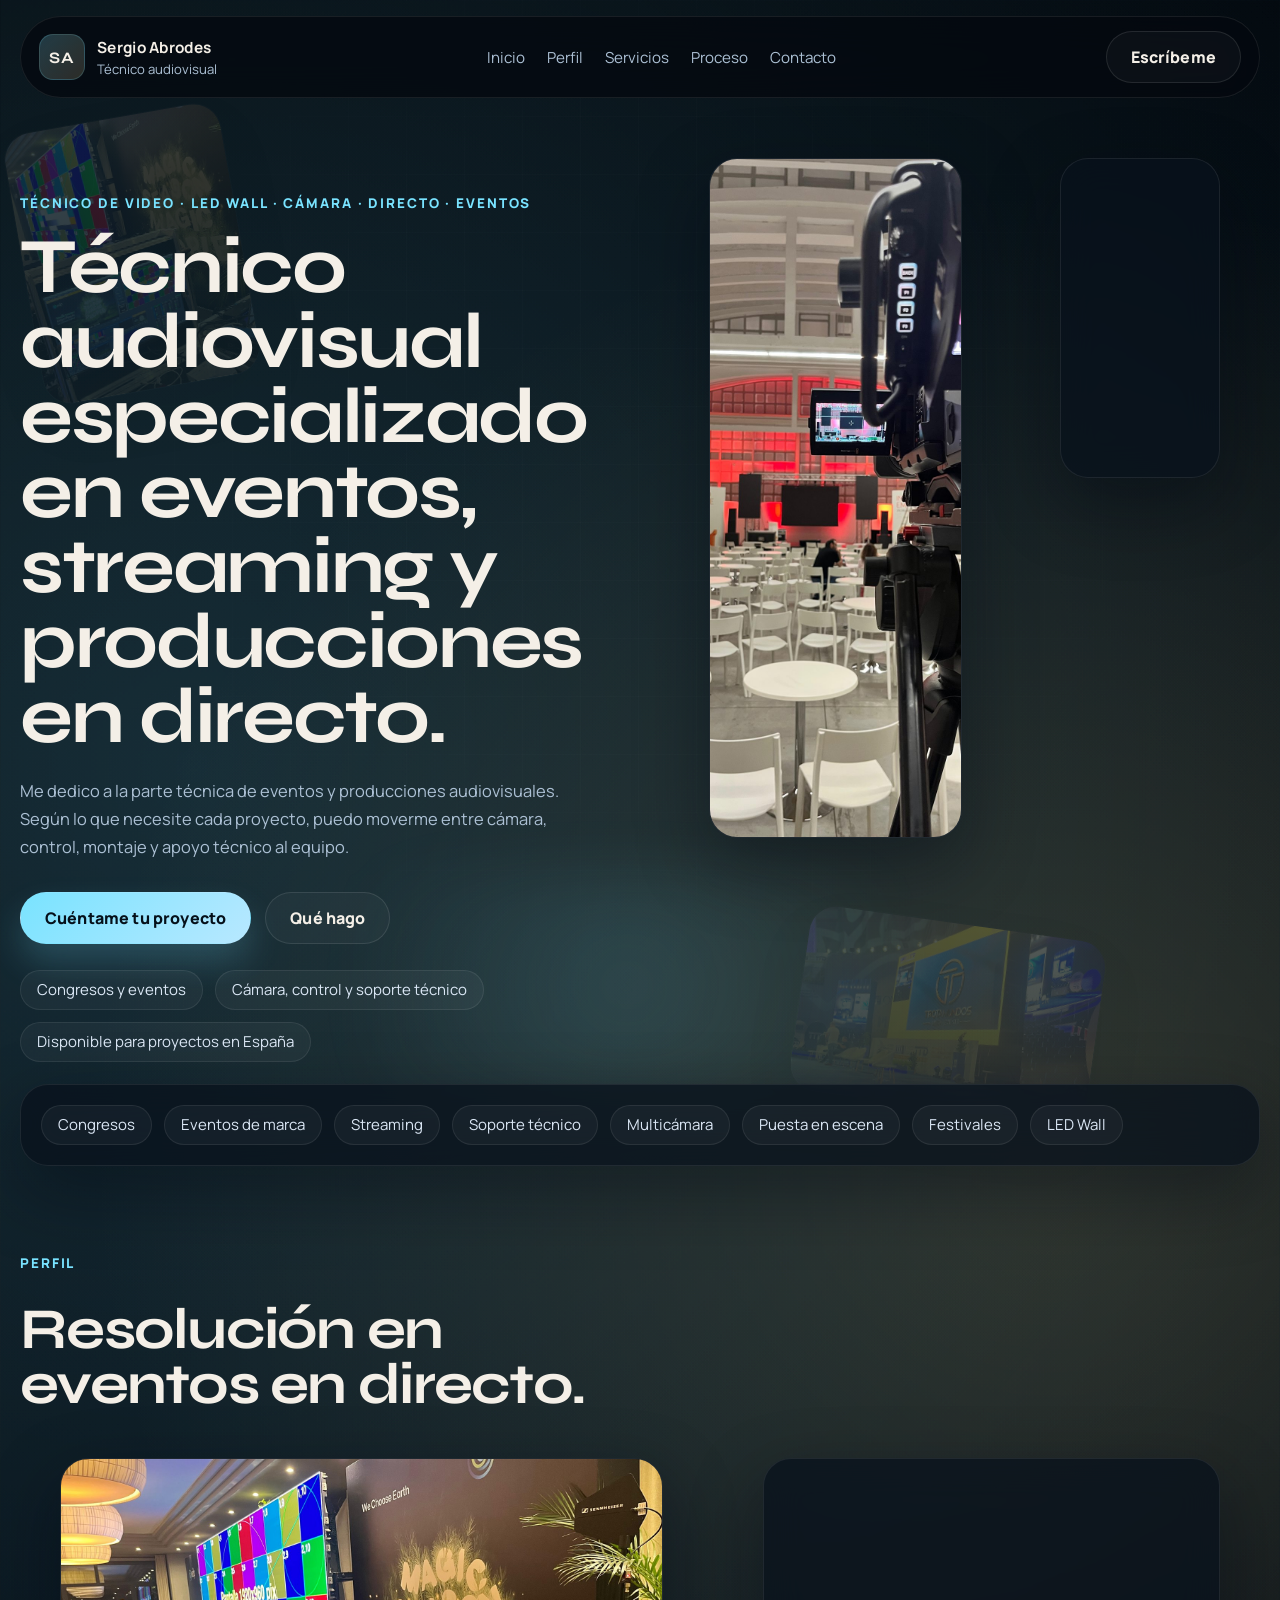
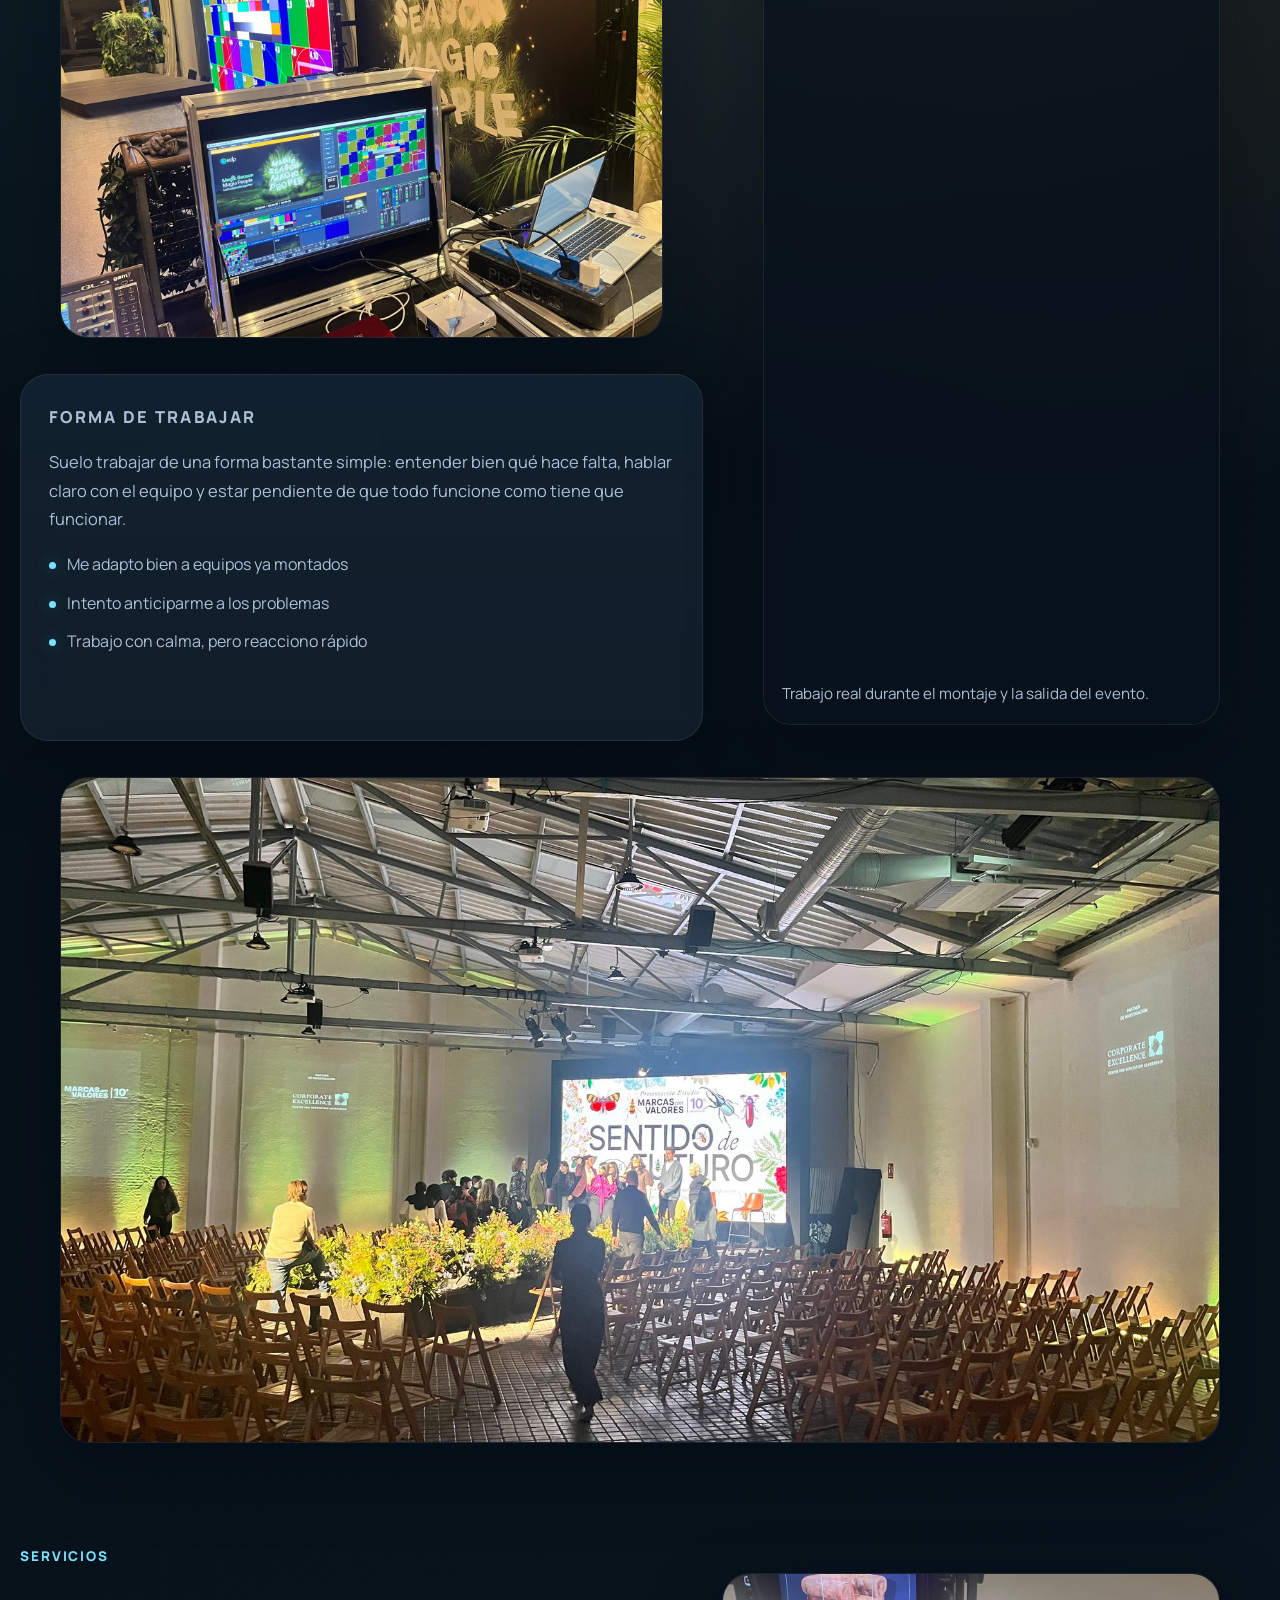
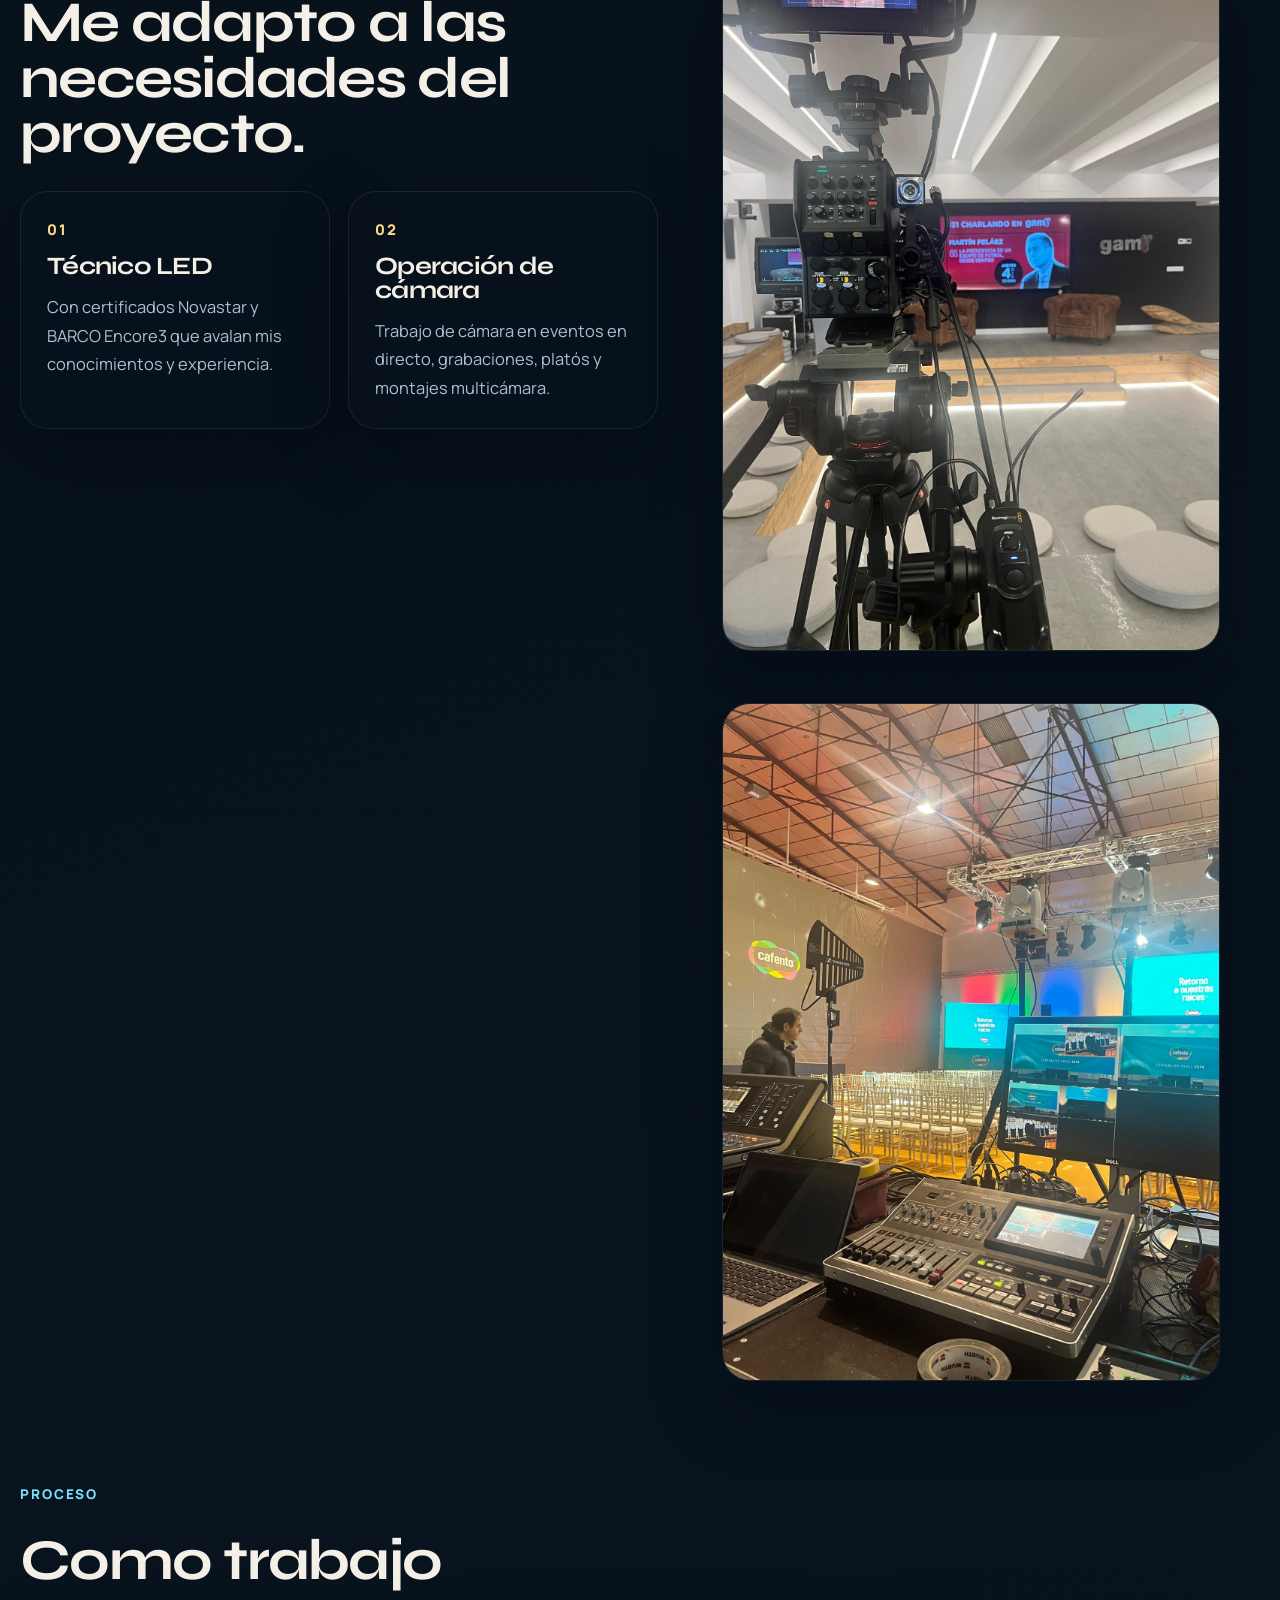
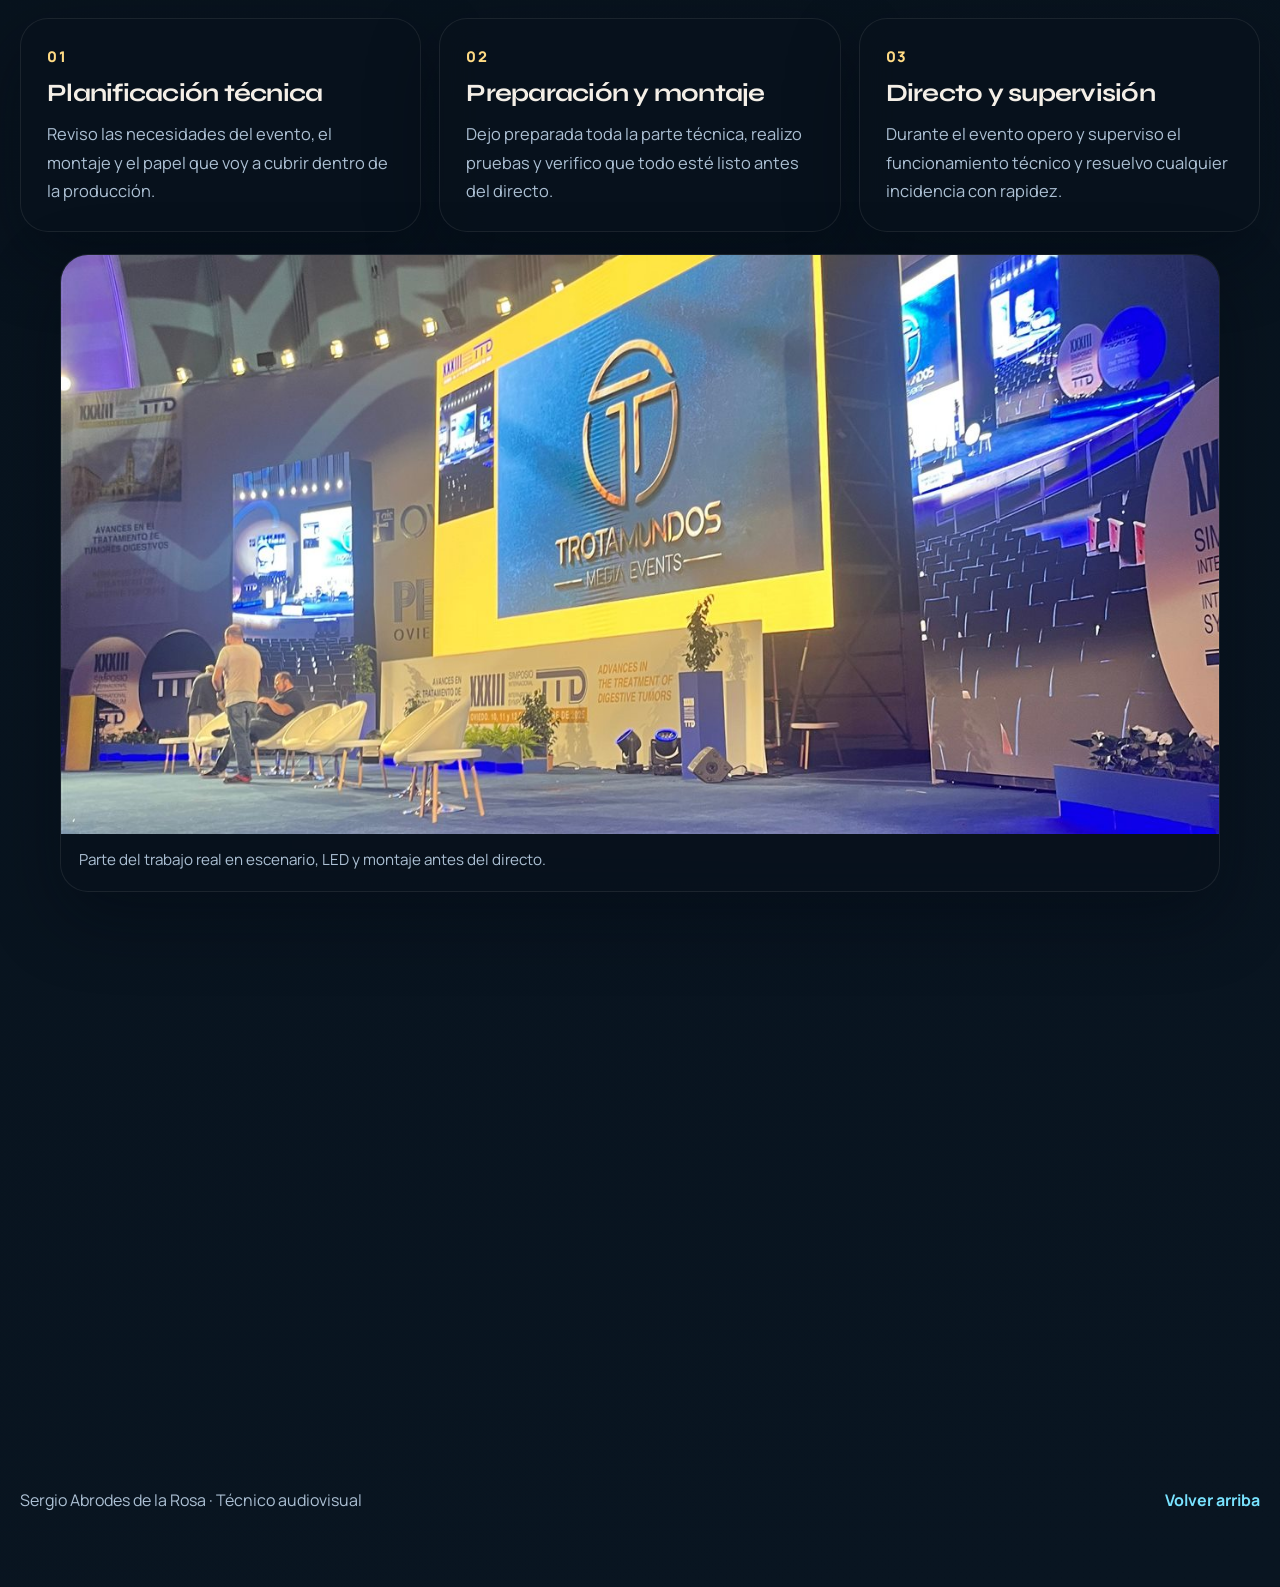
==== index.html @ ab59442e "Creación" ====
<!DOCTYPE html>
<html lang="es">
<head>
  <meta charset="UTF-8">
  <meta name="viewport" content="width=device-width, initial-scale=1.0">
  <title>Sergio Abrodes de la Rosa | Técnico de video</title>
  <meta
    name="description"
    content="Web de Sergio Abrodes de la Rosa, técnico audiovisual para eventos, grabaciones y producciones en directo."
  >
  <link rel="preconnect" href="https://fonts.googleapis.com">
  <link rel="preconnect" href="https://fonts.gstatic.com" crossorigin>
  <link
    href="https://fonts.googleapis.com/css2?family=Manrope:wght@400;500;600;700;800&family=Syne:wght@500;600;700;800&display=swap"
    rel="stylesheet"
  >
  <link rel="stylesheet" href="styles.css">
</head>
<body>
  <div id="top" aria-hidden="true"></div>
  <div class="page-shell">
    <header class="site-header">
      <a class="brand" href="#inicio" aria-label="Ir al inicio">
        <span class="brand-mark">SA</span>
        <span class="brand-copy">
          <strong>Sergio Abrodes</strong>
          <small>Técnico audiovisual</small>
        </span>
      </a>

      <button
        class="nav-toggle"
        type="button"
        aria-expanded="false"
        aria-controls="site-nav"
        aria-label="Abrir navegación"
      >
        <span></span>
        <span></span>
      </button>

      <nav class="site-nav" id="site-nav" aria-label="Principal">
        <a href="#inicio">Inicio</a>
        <a href="#perfil">Perfil</a>
        <a href="#servicios">Servicios</a>
        <a href="#proceso">Proceso</a>
        <a href="#contacto">Contacto</a>
      </nav>

      <a class="button button-ghost header-cta" href="#contacto">Escríbeme</a>
    </header>

    <main>
      <section class="hero section" id="inicio">
        <div class="hero-ambient" aria-hidden="true">
          <figure class="ambient-card ambient-card-left">
            <img src="assets/media/control-led.jpg" alt="">
          </figure>
          <figure class="ambient-card ambient-card-right">
            <img src="assets/media/led-stage.jpg" alt="">
          </figure>
        </div>

        <div class="hero-copy reveal">
          <p class="eyebrow">Técnico de video · LED Wall · Cámara · Directo · Eventos</p>
          <h1>Técnico audiovisual especializado en eventos, streaming y producciones en directo.</h1>
          <p class="hero-text">
            Me dedico a la parte técnica de eventos y producciones audiovisuales.
            Según lo que necesite cada proyecto, puedo moverme entre cámara, control, montaje
            y apoyo técnico al equipo.
          </p>

          <div class="hero-actions">
            <a class="button" href="#contacto">Cuéntame tu proyecto</a>
            <a class="button button-ghost" href="#servicios">Qué hago</a>
          </div>

          <ul class="hero-points">
            <li>Congresos y eventos</li>
            <li>Cámara, control y soporte técnico</li>
            <li>Disponible para proyectos en España</li>
          </ul>
        </div>

        <div class="hero-media reveal">
          <figure class="media-card media-card-main">
            <img
              src="assets/media/hero-camera.jpg"
              alt="Cámara lista para la cobertura técnica de un evento"
            >
          </figure>

          <figure class="media-card media-card-video">
            <video
              src="assets/media/reel-console.mp4"
              autoplay
              muted
              loop
              playsinline
              preload="metadata"
              aria-label="Vídeo vertical de control técnico durante un evento"
            ></video>
          </figure>
        </div>
      </section>

      <section class="section intro-strip reveal" aria-label="Ámbitos de trabajo">
        <div>Congresos</div>
        <div>Eventos de marca</div>
        <div>Streaming</div>
        <div>Soporte técnico</div>
        <div>Multicámara</div>
        <div>Puesta en escena</div>
        <div>Festivales</div>
        <div>LED Wall</div>
      </section>

      <section class="section visual-story" id="perfil">
        <div class="section-heading reveal">
          <p class="eyebrow">Perfil</p>
          <h2>Resolución en eventos en directo.</h2>
        </div>

        <div class="story-layout">
          <figure class="story-card story-wide reveal">
            <img
              src="assets/media/control-led.jpg"
              alt="Mesa y pantallas de control visual en una producción de marca"
              loading="lazy"
            >
            <figcaption>Control visual y seguimiento técnico durante el evento.</figcaption>
          </figure>

          <article class="story-card story-note reveal">
            <p class="eyebrow eyebrow-small">Forma de trabajar</p>
            <p>
              Suelo trabajar de una forma bastante simple: entender bien qué hace falta, hablar
              claro con el equipo y estar pendiente de que todo funcione como tiene que funcionar.
            </p>
            <ul class="note-list">
              <li>Me adapto bien a equipos ya montados</li>
              <li>Intento anticiparme a los problemas</li>
              <li>Trabajo con calma, pero reacciono rápido</li>
            </ul>
          </article>

          <figure class="story-card story-tall reveal">
            <video
              src="assets/media/reel-stage.mp4"
              autoplay
              muted
              loop
              playsinline
              preload="metadata"
              aria-label="Vídeo vertical de escenario durante un evento"
            ></video>
            <figcaption>Trabajo real durante el montaje y la salida del evento.</figcaption>
          </figure>

          <figure class="story-card story-stage reveal">
            <img
              src="assets/media/event-stage.jpg"
              alt="Escenario preparado para un evento corporativo"
              loading="lazy"
            >
            <figcaption>Montajes en los que la parte técnica tiene que estar lista antes de que empiece todo.</figcaption>
          </figure>
        </div>
      </section>

      <section class="section services" id="servicios">
        <div class="services-layout">
          <div class="services-copy">
            <div class="section-heading reveal">
              <p class="eyebrow">Servicios</p>
              <h2>Me adapto a las necesidades del proyecto.</h2>
            </div>

            <div class="service-grid">
              <article class="service-card reveal">
                <span class="service-number">01</span>
                <h3>Técnico LED</h3>
                <p>Con certificados Novastar y BARCO Encore3 que avalan mis conocimientos y experiencia.</p>
              </article>

              <article class="service-card reveal">
                <span class="service-number">02</span>
                <h3>Operación de cámara</h3>
                <p>Trabajo de cámara en eventos en directo, grabaciones, platós y montajes multicámara.</p>
              </article>

              <article class="service-card reveal">
                <span class="service-number">03</span>
                <h3>Control y realización</h3>
                <p>Realización, CCU control de la señal y coordinación técnica, operación de Media Servers como vMix, Resolume, Watchout, Ascender...</p>
              </article>

              <article class="service-card reveal">
                <span class="service-number">04</span>
                <h3>Montaje y apoyo técnico</h3>
                <p>Preparación previa, montaje y revisión para llegar al directo con todo más claro.</p>
              </article>
            </div>
          </div>

          <div class="services-media">
            <figure class="service-media-card reveal">
              <img
                src="assets/media/studio-camera.jpg"
                alt="Cámara en plató preparada para grabación"
                loading="lazy"
              >
              <figcaption>Trabajo de cámara en grabación y en formatos híbridos.</figcaption>
            </figure>

            <figure class="service-media-card service-media-offset reveal">
              <img
                src="assets/media/live-console.jpg"
                alt="Mesa de control y pantallas durante un evento"
                loading="lazy"
              >
              <figcaption>Control técnico durante el evento una vez todo está en marcha.</figcaption>
            </figure>
          </div>
        </div>
      </section>

      <section class="section process" id="proceso">
        <div class="section-heading reveal">
          <p class="eyebrow">Proceso</p>
          <h2>Como trabajo</h2>
        </div>

        <div class="process-grid">
          <article class="process-step reveal">
            <span>01</span>
            <h3>Planificación técnica</h3>
            <p>Reviso las necesidades del evento, el montaje y el papel que voy a cubrir dentro de la producción.</p>
          </article>

          <article class="process-step reveal">
            <span>02</span>
            <h3>Preparación y montaje</h3>
            <p>Dejo preparada toda la parte técnica, realizo pruebas y verifico que todo esté listo antes del directo.</p>
          </article>

          <article class="process-step reveal">
            <span>03</span>
            <h3>Directo y supervisión</h3>
            <p>Durante el evento opero y superviso el funcionamiento técnico y resuelvo cualquier incidencia con rapidez.</p>
          </article>
        </div>

        <figure class="process-banner reveal">
          <img
            src="assets/media/led-stage.jpg"
            alt="Escenario LED en un gran evento"
            loading="lazy"
          >
          <figcaption>Parte del trabajo real en escenario, LED y montaje antes del directo.</figcaption>
        </figure>
      </section>

      <section class="section contact-section" id="contacto">
        <div class="contact-copy reveal">
          <p class="eyebrow">Contacto</p>
          <h2>Si crees que puedo encajar en tu proyecto, escríbeme y lo vemos.</h2>
          <p>
            Trabajo en eventos corporativos, streaming, grabaciones y producciones en directo.
            Cuéntame qué necesitas y te responderé lo antes posible.
          </p>
        </div>

        <div class="contact-card reveal">
          <a href="mailto:sergio@abrodesmedia.com">sergio@abrodesmedia.com</a>
          <a href="tel:+34634598115">+34 634 598 115</a>

          <div class="contact-tags">
            <span>Congresos</span>
            <span>Eventos</span>
            <span>Directo</span>
          </div>

          <div class="contact-actions">
            <a class="button" href="mailto:sergio@abrodesmedia.com">Escribirme</a>
            <a class="button button-ghost" href="tel:+34634598115">Llamarme</a>
          </div>
        </div>
      </section>
    </main>

    <footer class="site-footer">
      <p>Sergio Abrodes de la Rosa · Técnico audiovisual</p>
      <a href="#top">Volver arriba</a>
    </footer>
  </div>

  <script src="script.js"></script>
</body>
</html>
---- styles.css ----
:root {
  --bg: #07111a;
  --bg-soft: #0d1c29;
  --surface: rgba(8, 18, 28, 0.76);
  --surface-strong: rgba(13, 26, 39, 0.94);
  --line: rgba(255, 255, 255, 0.08);
  --text: #f4efe7;
  --muted: #acc0d4;
  --accent: #79e3ff;
  --accent-strong: #ffdb84;
  --shadow: 0 26px 70px rgba(2, 8, 16, 0.42);
  --radius-xl: 36px;
  --radius-lg: 28px;
  --radius-md: 22px;
  --radius-sm: 16px;
  --max-width: 1360px;
}

* {
  box-sizing: border-box;
}

html {
  scroll-behavior: smooth;
}

body {
  margin: 0;
  overflow-x: hidden;
  font-family: "Manrope", sans-serif;
  color: var(--text);
  background:
    radial-gradient(circle at 15% 12%, rgba(121, 227, 255, 0.16), transparent 24%),
    radial-gradient(circle at 82% 18%, rgba(255, 219, 132, 0.16), transparent 18%),
    linear-gradient(160deg, #02070c 0%, #07111a 36%, #091521 100%);
}

body::before {
  content: "";
  position: fixed;
  inset: 0;
  pointer-events: none;
  background-image:
    linear-gradient(rgba(255, 255, 255, 0.026) 1px, transparent 1px),
    linear-gradient(90deg, rgba(255, 255, 255, 0.026) 1px, transparent 1px);
  background-size: 58px 58px;
  -webkit-mask-image: radial-gradient(circle at center, black 34%, transparent 90%);
  mask-image: radial-gradient(circle at center, black 34%, transparent 90%);
  opacity: 0.5;
}

a {
  color: inherit;
  text-decoration: none;
}

button {
  font: inherit;
}

img,
video {
  display: block;
  width: 100%;
}

.page-shell {
  width: min(calc(100% - 40px), var(--max-width));
  margin: 0 auto;
  padding-bottom: 40px;
}

.site-header {
  position: sticky;
  top: 16px;
  z-index: 30;
  display: flex;
  align-items: center;
  justify-content: space-between;
  gap: 24px;
  margin-top: 16px;
  padding: 14px 18px;
  border: 1px solid rgba(255, 255, 255, 0.08);
  border-radius: 999px;
  background: rgba(4, 9, 15, 0.76);
  -webkit-backdrop-filter: blur(18px);
  backdrop-filter: blur(18px);
  transition: background 180ms ease, border-color 180ms ease;
}

.site-header.is-scrolled {
  background: rgba(4, 9, 15, 0.92);
  border-color: rgba(121, 227, 255, 0.16);
}

.brand {
  display: inline-flex;
  align-items: center;
  gap: 12px;
  min-width: 0;
}

.brand-mark {
  display: grid;
  place-items: center;
  width: 46px;
  height: 46px;
  border: 1px solid rgba(121, 227, 255, 0.18);
  border-radius: 14px;
  background:
    linear-gradient(135deg, rgba(121, 227, 255, 0.2), rgba(255, 219, 132, 0.13)),
    rgba(255, 255, 255, 0.03);
  font-family: "Syne", sans-serif;
  font-weight: 700;
  letter-spacing: 0.08em;
}

.brand-copy {
  display: flex;
  flex-direction: column;
  gap: 2px;
}

.brand-copy strong {
  font-size: 0.96rem;
  letter-spacing: 0.02em;
}

.brand-copy small {
  color: var(--muted);
  font-size: 0.82rem;
}

.site-nav {
  display: flex;
  align-items: center;
  gap: 22px;
}

.site-nav a {
  color: var(--muted);
  font-size: 0.95rem;
  transition: color 180ms ease;
}

.site-nav a:hover,
.site-nav a:focus-visible {
  color: var(--text);
}

.nav-toggle {
  display: none;
  width: 48px;
  height: 48px;
  padding: 0;
  border: 1px solid var(--line);
  border-radius: 14px;
  background: rgba(255, 255, 255, 0.04);
  color: var(--text);
}

.nav-toggle span {
  display: block;
  width: 18px;
  height: 2px;
  margin: 0 auto;
  border-radius: 999px;
  background: currentColor;
  transition: transform 180ms ease;
}

.nav-toggle span + span {
  margin-top: 5px;
}

.nav-toggle[aria-expanded="true"] span:first-child {
  transform: translateY(3.5px) rotate(45deg);
}

.nav-toggle[aria-expanded="true"] span:last-child {
  transform: translateY(-3.5px) rotate(-45deg);
}

.button {
  display: inline-flex;
  align-items: center;
  justify-content: center;
  min-height: 52px;
  padding: 0 24px;
  border: 1px solid transparent;
  border-radius: 999px;
  background: linear-gradient(135deg, var(--accent) 0%, #b8e8ff 100%);
  color: #05101a;
  font-weight: 800;
  letter-spacing: 0.01em;
  box-shadow: 0 18px 34px rgba(121, 227, 255, 0.2);
  transition: transform 180ms ease, box-shadow 180ms ease;
}

.button:hover,
.button:focus-visible {
  transform: translateY(-2px);
  box-shadow: 0 22px 40px rgba(121, 227, 255, 0.24);
}

.button-ghost {
  background: rgba(255, 255, 255, 0.03);
  border-color: rgba(255, 255, 255, 0.1);
  color: var(--text);
  box-shadow: none;
}

.section {
  padding-top: 88px;
}

.hero {
  position: relative;
  isolation: isolate;
  display: grid;
  grid-template-columns: minmax(0, 1.02fr) minmax(420px, 0.98fr);
  gap: 34px;
  align-items: start;
  padding-top: 44px;
}

.hero-ambient {
  position: absolute;
  inset: -18px -28px -54px -28px;
  pointer-events: none;
  z-index: 0;
}

.hero-ambient::before {
  content: "";
  position: absolute;
  inset: auto 20% 2% 18%;
  height: 220px;
  border-radius: 999px;
  background: radial-gradient(circle, rgba(121, 227, 255, 0.12), transparent 68%);
  filter: blur(30px);
}

.ambient-card {
  position: absolute;
  overflow: hidden;
  border: 1px solid rgba(255, 255, 255, 0.08);
  border-radius: 28px;
  background: rgba(6, 14, 22, 0.42);
  box-shadow: 0 24px 60px rgba(2, 8, 16, 0.24);
  opacity: 0.22;
}

.ambient-card::after {
  content: "";
  position: absolute;
  inset: 0;
  background:
    linear-gradient(180deg, rgba(4, 9, 15, 0.1), rgba(4, 9, 15, 0.62)),
    linear-gradient(135deg, rgba(121, 227, 255, 0.08), transparent 45%);
}

.ambient-card img {
  height: 100%;
  object-fit: cover;
  transform: scale(1.08);
  animation: ambient-pan 18s ease-in-out infinite alternate;
}

.ambient-card-left {
  top: 20px;
  left: -10px;
  width: 220px;
  aspect-ratio: 4 / 5;
  transform: rotate(-10deg);
  animation: ambient-float-left 11s ease-in-out infinite;
}

.ambient-card-right {
  right: 150px;
  bottom: -10px;
  width: 300px;
  aspect-ratio: 16 / 10;
  transform: rotate(8deg);
  animation: ambient-float-right 14s ease-in-out infinite;
}

.hero-copy {
  position: relative;
  z-index: 1;
  padding-top: 52px;
}

.eyebrow {
  margin: 0 0 18px;
  color: var(--accent);
  font-size: 0.84rem;
  font-weight: 800;
  letter-spacing: 0.14em;
  text-transform: uppercase;
}

.eyebrow-small {
  font-size: 0.76rem;
  margin-bottom: 14px;
}

h1,
h2,
h3 {
  margin: 0;
  font-family: "Syne", sans-serif;
  line-height: 0.96;
  letter-spacing: -0.03em;
}

h1 {
  max-width: 11ch;
  font-size: clamp(3.2rem, 6.1vw, 6rem);
}

h2 {
  max-width: 13ch;
  font-size: clamp(2.2rem, 4.5vw, 4.2rem);
}

h3 {
  font-size: clamp(1.28rem, 2vw, 1.56rem);
}

.hero-text,
.story-note p,
.service-card p,
.process-step p,
.contact-copy p,
.contact-card p {
  color: var(--muted);
  line-height: 1.72;
  font-size: 1.03rem;
}

.hero-text {
  max-width: 54ch;
  margin: 22px 0 0;
}

.hero-actions {
  display: flex;
  flex-wrap: wrap;
  gap: 14px;
  margin-top: 30px;
}

.hero-points,
.contact-tags,
.intro-strip {
  display: flex;
  flex-wrap: wrap;
  gap: 12px;
}

.hero-points {
  margin: 26px 0 0;
  padding: 0;
  list-style: none;
}

.hero-points li,
.intro-strip div,
.contact-tags span {
  display: inline-flex;
  align-items: center;
  min-height: 40px;
  padding: 0 16px;
  border: 1px solid rgba(255, 255, 255, 0.08);
  border-radius: 999px;
  background: rgba(255, 255, 255, 0.04);
  color: #dbe7f5;
  font-size: 0.94rem;
}

.hero-media {
  position: relative;
  z-index: 1;
  display: grid;
  grid-template-columns: minmax(0, 1fr) 240px;
  gap: 18px;
  align-items: stretch;
}

.media-card,
.story-card,
.service-card,
.service-media-card,
.process-step,
.process-banner,
.contact-card,
.intro-strip {
  overflow: hidden;
  border: 1px solid rgba(255, 255, 255, 0.08);
  border-radius: var(--radius-lg);
  background: var(--surface);
  -webkit-backdrop-filter: blur(18px);
  backdrop-filter: blur(18px);
  box-shadow: var(--shadow);
}

.media-card-main {
  grid-row: span 2;
  min-height: 680px;
}

.media-card-main img {
  height: 100%;
  object-fit: cover;
  object-position: center;
  animation: media-breathe 16s ease-in-out infinite alternate;
}

.media-card-video {
  min-height: 320px;
}

.media-card-video video {
  height: 100%;
  object-fit: cover;
  animation: media-breathe 14s ease-in-out infinite alternate;
}

.media-card-note {
  display: grid;
  align-content: end;
  gap: 12px;
  padding: 24px;
  min-height: 210px;
  background:
    linear-gradient(180deg, rgba(255, 255, 255, 0.02), rgba(121, 227, 255, 0.05)),
    var(--surface-strong);
}

.card-label {
  display: inline-block;
  color: var(--accent-strong);
  font-size: 0.76rem;
  font-weight: 800;
  letter-spacing: 0.12em;
  text-transform: uppercase;
}

.media-card-note strong {
  font-size: 1.28rem;
  line-height: 1.22;
}

.media-card-note p {
  margin: 0;
  color: var(--muted);
  line-height: 1.65;
}

.intro-strip {
  margin-top: 22px;
  padding: 20px;
}

.section-heading {
  display: grid;
  gap: 12px;
  margin-bottom: 30px;
}

.visual-story .section-heading h2,
.services .section-heading h2,
.process .section-heading h2,
.contact-copy h2 {
  max-width: 14ch;
}

.story-layout {
  display: grid;
  grid-template-columns: minmax(0, 1.12fr) minmax(280px, 0.88fr);
  grid-template-areas:
    "wide tall"
    "note tall"
    "stage stage";
  gap: 20px;
}

.story-wide { grid-area: wide; }
.story-note { grid-area: note; }
.story-tall { grid-area: tall; }
.story-stage { grid-area: stage; }

.story-card img,
.service-media-card img,
.process-banner img {
  height: 100%;
  object-fit: cover;
}

.story-wide img {
  aspect-ratio: 16 / 10;
}

.story-stage img {
  aspect-ratio: 16 / 8.4;
}

.story-tall video {
  aspect-ratio: 9 / 16;
  object-fit: cover;
}

.story-note {
  padding: 28px;
  background:
    linear-gradient(180deg, rgba(121, 227, 255, 0.04), rgba(255, 255, 255, 0.02)),
    var(--surface-strong);
}

.note-list {
  margin: 18px 0 0;
  padding: 0;
  list-style: none;
}

.note-list li {
  position: relative;
  margin-bottom: 12px;
  padding-left: 18px;
  color: var(--muted);
  line-height: 1.64;
}

.note-list li::before {
  content: "";
  position: absolute;
  left: 0;
  top: 11px;
  width: 7px;
  height: 7px;
  border-radius: 50%;
  background: var(--accent);
  box-shadow: 0 0 16px rgba(121, 227, 255, 0.35);
}

figcaption {
  padding: 14px 18px 18px;
  color: var(--muted);
  line-height: 1.6;
  font-size: 0.95rem;
}

.services-layout,
.contact-section {
  display: grid;
  grid-template-columns: minmax(0, 1.05fr) minmax(320px, 0.95fr);
  gap: 24px;
  align-items: start;
}

.service-grid {
  display: grid;
  grid-template-columns: repeat(2, minmax(0, 1fr));
  gap: 18px;
}

.service-card {
  padding: 26px;
}

.service-number,
.process-step span {
  display: inline-block;
  margin-bottom: 16px;
  color: var(--accent-strong);
  font-size: 0.92rem;
  font-weight: 800;
  letter-spacing: 0.12em;
}

.service-card p,
.process-step p {
  margin: 14px 0 0;
}

.services-media {
  display: grid;
  gap: 20px;
  padding-top: 10px;
}

.service-media-card img {
  aspect-ratio: 4 / 5;
}

.service-media-offset {
  transform: translateX(52px);
}

.process-grid {
  display: grid;
  grid-template-columns: repeat(3, minmax(0, 1fr));
  gap: 18px;
}

.process-step {
  padding: 26px;
}

.process-banner {
  margin-top: 22px;
}

.process-banner img {
  aspect-ratio: 16 / 8;
}

.contact-section {
  padding-top: 88px;
}

.contact-copy h2 {
  margin-bottom: 18px;
}

.contact-card {
  display: grid;
  gap: 12px;
  padding: 32px;
  background:
    linear-gradient(180deg, rgba(121, 227, 255, 0.05), rgba(255, 255, 255, 0.02)),
    var(--surface-strong);
}

.contact-card a:first-child,
.contact-card a:nth-child(2) {
  font-family: "Syne", sans-serif;
  font-size: clamp(1.5rem, 2.6vw, 2.15rem);
  line-height: 1.04;
}

.contact-card p {
  margin: 4px 0 0;
}

.contact-actions {
  display: flex;
  flex-wrap: wrap;
  gap: 14px;
  margin-top: 10px;
}

.site-footer {
  display: flex;
  align-items: center;
  justify-content: space-between;
  gap: 18px;
  padding: 64px 0 20px;
  color: var(--muted);
}

.site-footer a {
  color: var(--accent);
  font-weight: 700;
}

.reveal {
  opacity: 0;
  transform: translateY(34px);
  transition: opacity 700ms ease, transform 700ms ease;
}

.reveal.is-visible {
  opacity: 1;
  transform: translateY(0);
}

@keyframes ambient-float-left {
  0%, 100% {
    transform: translate3d(0, 0, 0) rotate(-10deg);
  }
  50% {
    transform: translate3d(16px, 18px, 0) rotate(-7deg);
  }
}

@keyframes ambient-float-right {
  0%, 100% {
    transform: translate3d(0, 0, 0) rotate(8deg);
  }
  50% {
    transform: translate3d(-18px, -14px, 0) rotate(5deg);
  }
}

@keyframes ambient-pan {
  0% {
    transform: scale(1.08) translate3d(0, 0, 0);
  }
  100% {
    transform: scale(1.16) translate3d(0, -10px, 0);
  }
}

@keyframes media-breathe {
  0% {
    transform: scale(1);
  }
  100% {
    transform: scale(1.04);
  }
}

@media (max-width: 1180px) {
  .hero {
    grid-template-columns: 1fr;
  }

  .hero-copy {
    padding-top: 12px;
  }

  .hero-ambient {
    inset: -8px -12px -24px -12px;
  }

  .ambient-card-left {
    width: 180px;
    left: -6px;
    top: 70px;
  }

  .hero-media {
    grid-template-columns: minmax(0, 1fr) 260px;
  }

  .ambient-card-right {
    right: 40px;
    bottom: 110px;
    width: 240px;
  }

  .services-layout,
  .contact-section {
    grid-template-columns: 1fr;
  }

  .service-media-offset {
    transform: translateX(0);
  }
}

@media (max-width: 920px) {
  .story-layout,
  .process-grid,
  .service-grid {
    grid-template-columns: 1fr;
  }

  .story-layout {
    grid-template-areas:
      "wide"
      "note"
      "tall"
      "stage";
  }

  .services-media {
    grid-template-columns: repeat(2, minmax(0, 1fr));
  }
}

@media (max-width: 840px) {
  .page-shell {
    width: min(calc(100% - 24px), var(--max-width));
  }

  .site-header {
    flex-wrap: wrap;
    border-radius: 28px;
  }

  .nav-toggle {
    display: inline-grid;
    place-content: center;
    margin-left: auto;
  }

  .header-cta {
    display: none;
  }

  .site-nav {
    display: grid;
    grid-template-columns: 1fr;
    width: 100%;
    max-height: 0;
    overflow: hidden;
    gap: 12px;
    transition: max-height 240ms ease, padding-top 240ms ease;
  }

  .site-nav.is-open {
    max-height: 260px;
    padding-top: 8px;
  }

  .site-nav a {
    padding: 10px 4px;
  }

  .hero-media {
    grid-template-columns: 1fr;
  }

  .hero-ambient {
    inset: 30px 0 -20px 0;
  }

  .ambient-card {
    opacity: 0.16;
  }

  .ambient-card-left {
    width: 130px;
    top: 110px;
    left: -12px;
  }

  .ambient-card-right {
    width: 180px;
    right: -8px;
    bottom: 180px;
  }

  .media-card-main {
    grid-row: auto;
    min-height: auto;
  }

  .media-card-main img {
    aspect-ratio: 4 / 5;
  }

  .media-card-note {
    min-height: auto;
  }

  .media-card-video video {
    aspect-ratio: 9 / 14;
  }

  .services-media {
    grid-template-columns: 1fr;
  }
}

@media (max-width: 640px) {
  .section {
    padding-top: 74px;
  }

  h1 {
    max-width: 100%;
    font-size: clamp(2.7rem, 13vw, 4.2rem);
  }

  h2 {
    max-width: 100%;
    font-size: clamp(2rem, 10vw, 3.1rem);
  }

  .hero-actions,
  .contact-actions {
    flex-direction: column;
  }

  .button,
  .button-ghost {
    width: 100%;
  }

  .service-card,
  .story-note,
  .process-step,
  .contact-card {
    padding: 22px;
  }

  .hero-ambient {
    inset: 56px 0 -10px 0;
  }

  .ambient-card-left {
    width: 108px;
    left: -18px;
    top: 96px;
  }

  .ambient-card-right {
    width: 132px;
    right: -22px;
    bottom: 220px;
  }

  .story-wide img,
  .story-stage img,
  .process-banner img {
    aspect-ratio: 4 / 3;
  }

  .service-media-card img {
    aspect-ratio: 4 / 5;
  }

  .site-footer {
    flex-direction: column;
    align-items: flex-start;
    padding-top: 54px;
  }
}

@media (prefers-reduced-motion: reduce) {
  html {
    scroll-behavior: auto;
  }

  *,
  *::before,
  *::after {
    animation: none !important;
    transition: none !important;
  }

  .reveal {
    opacity: 1;
    transform: none;
  }
}
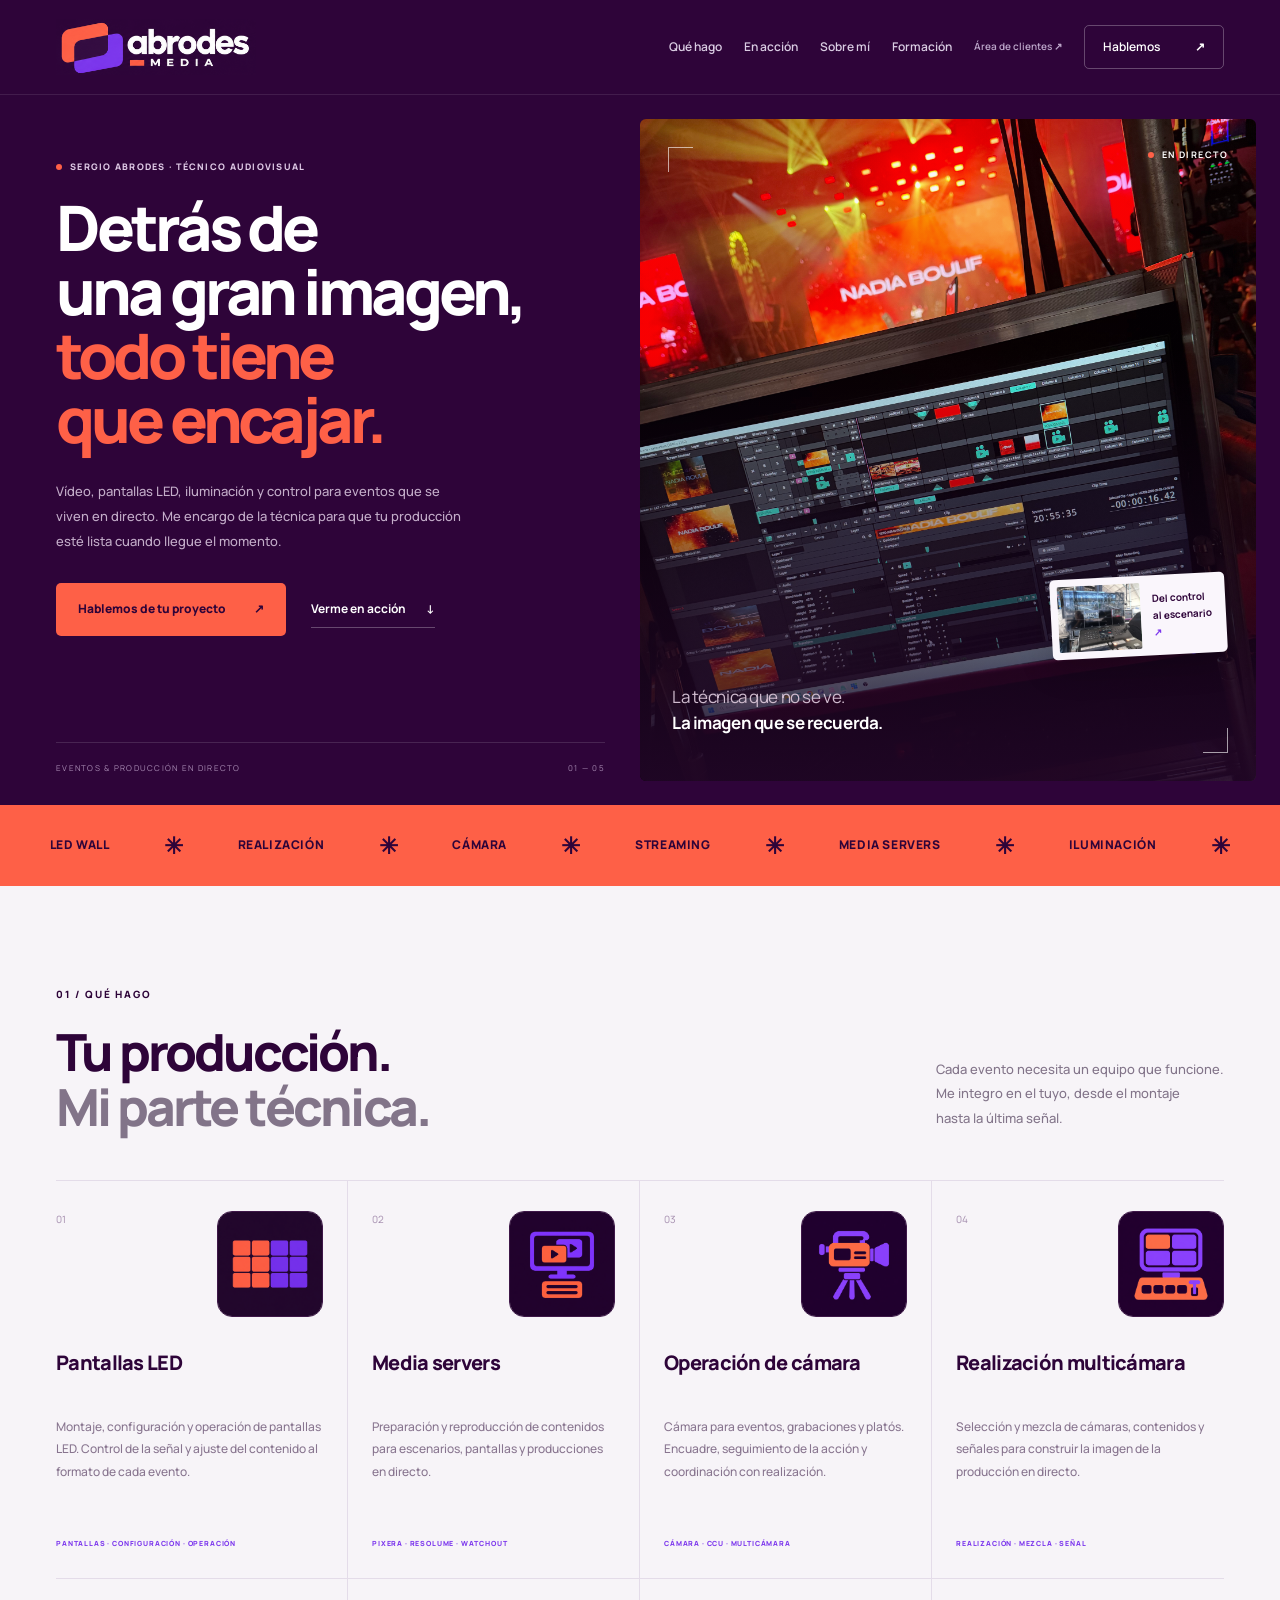
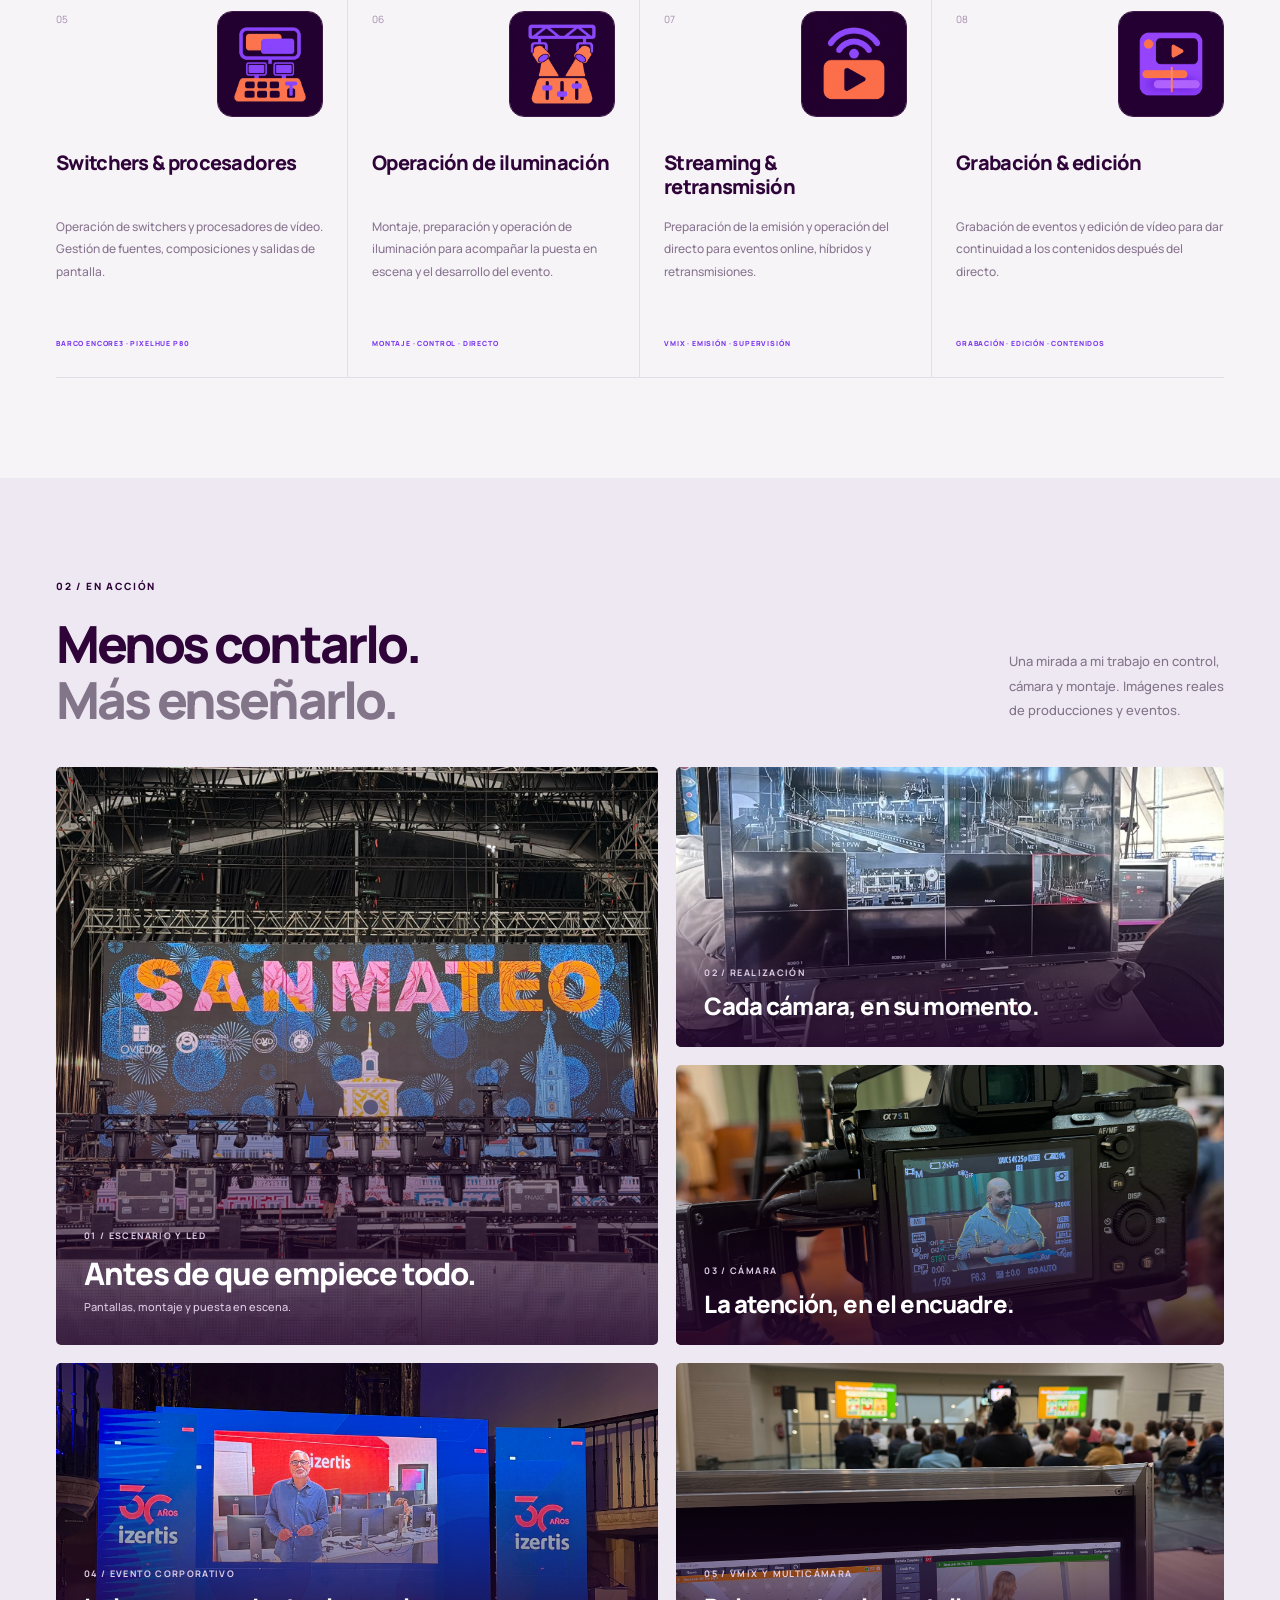
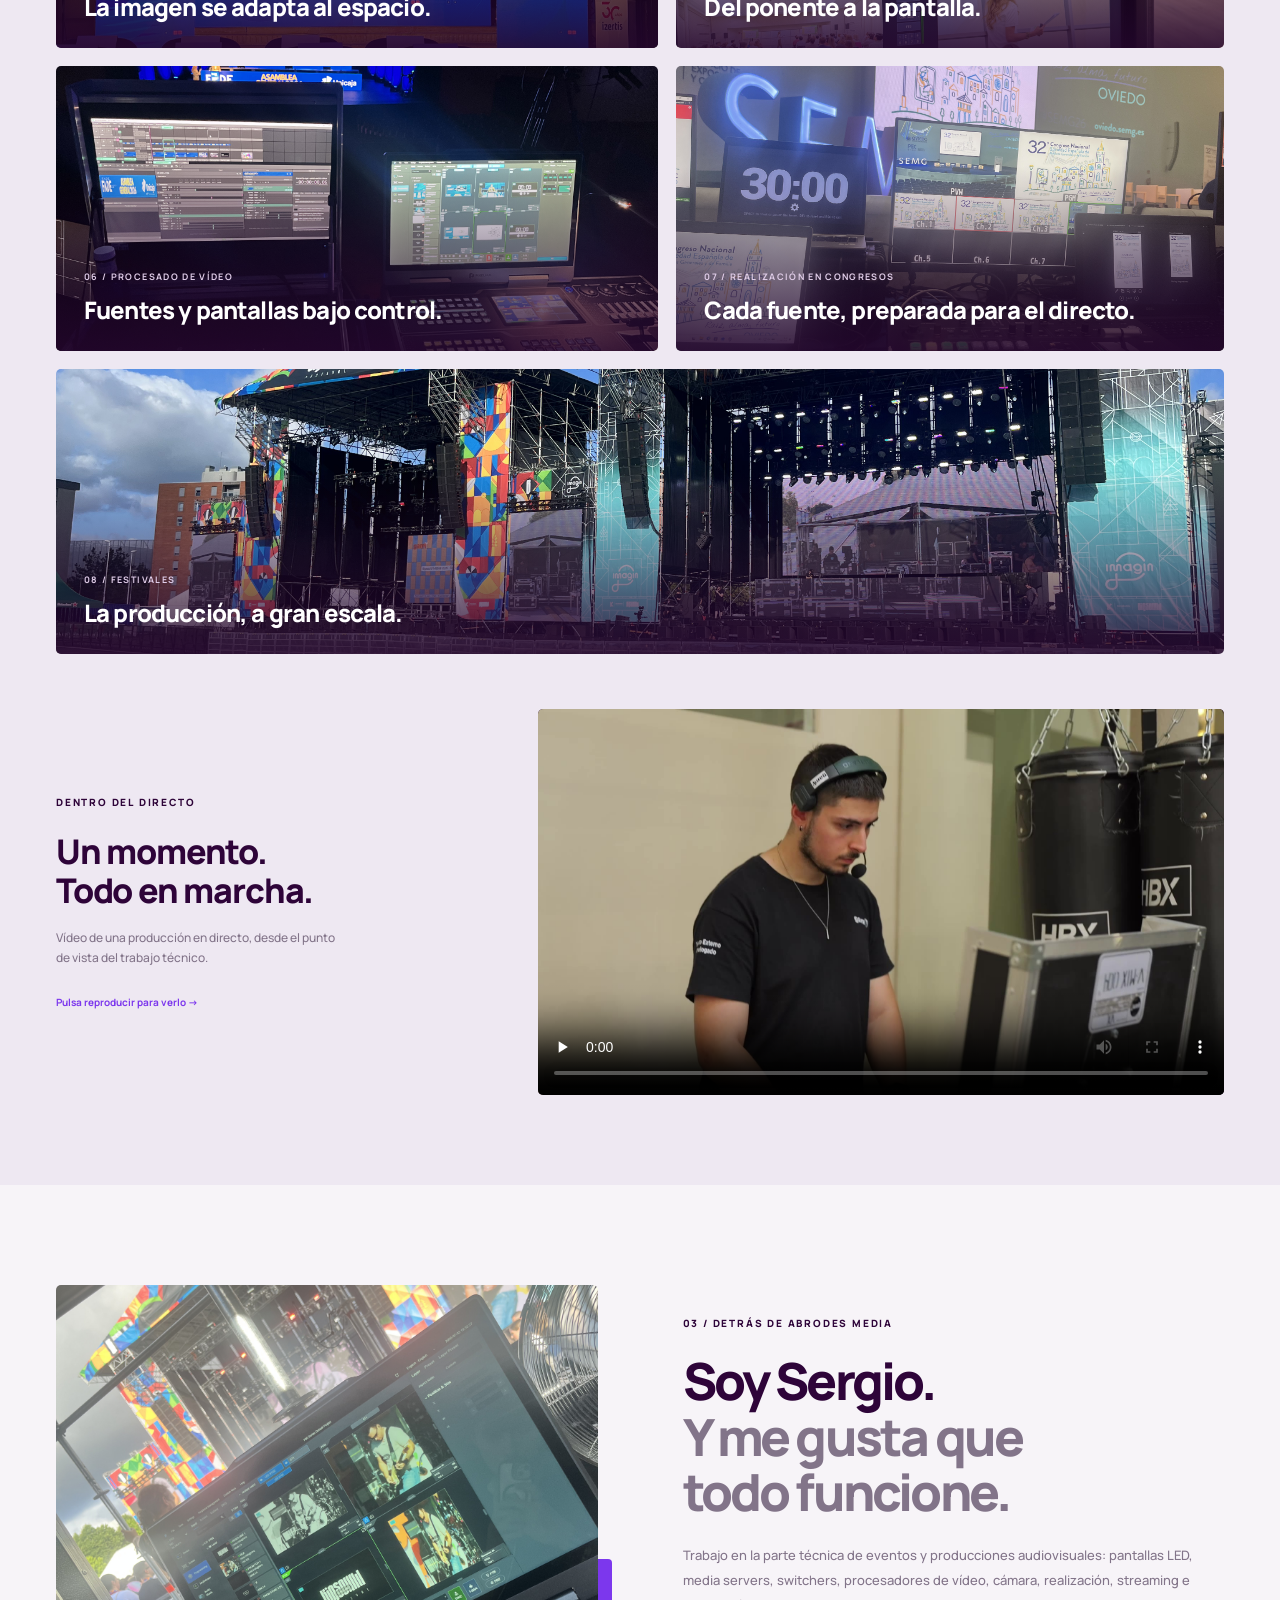
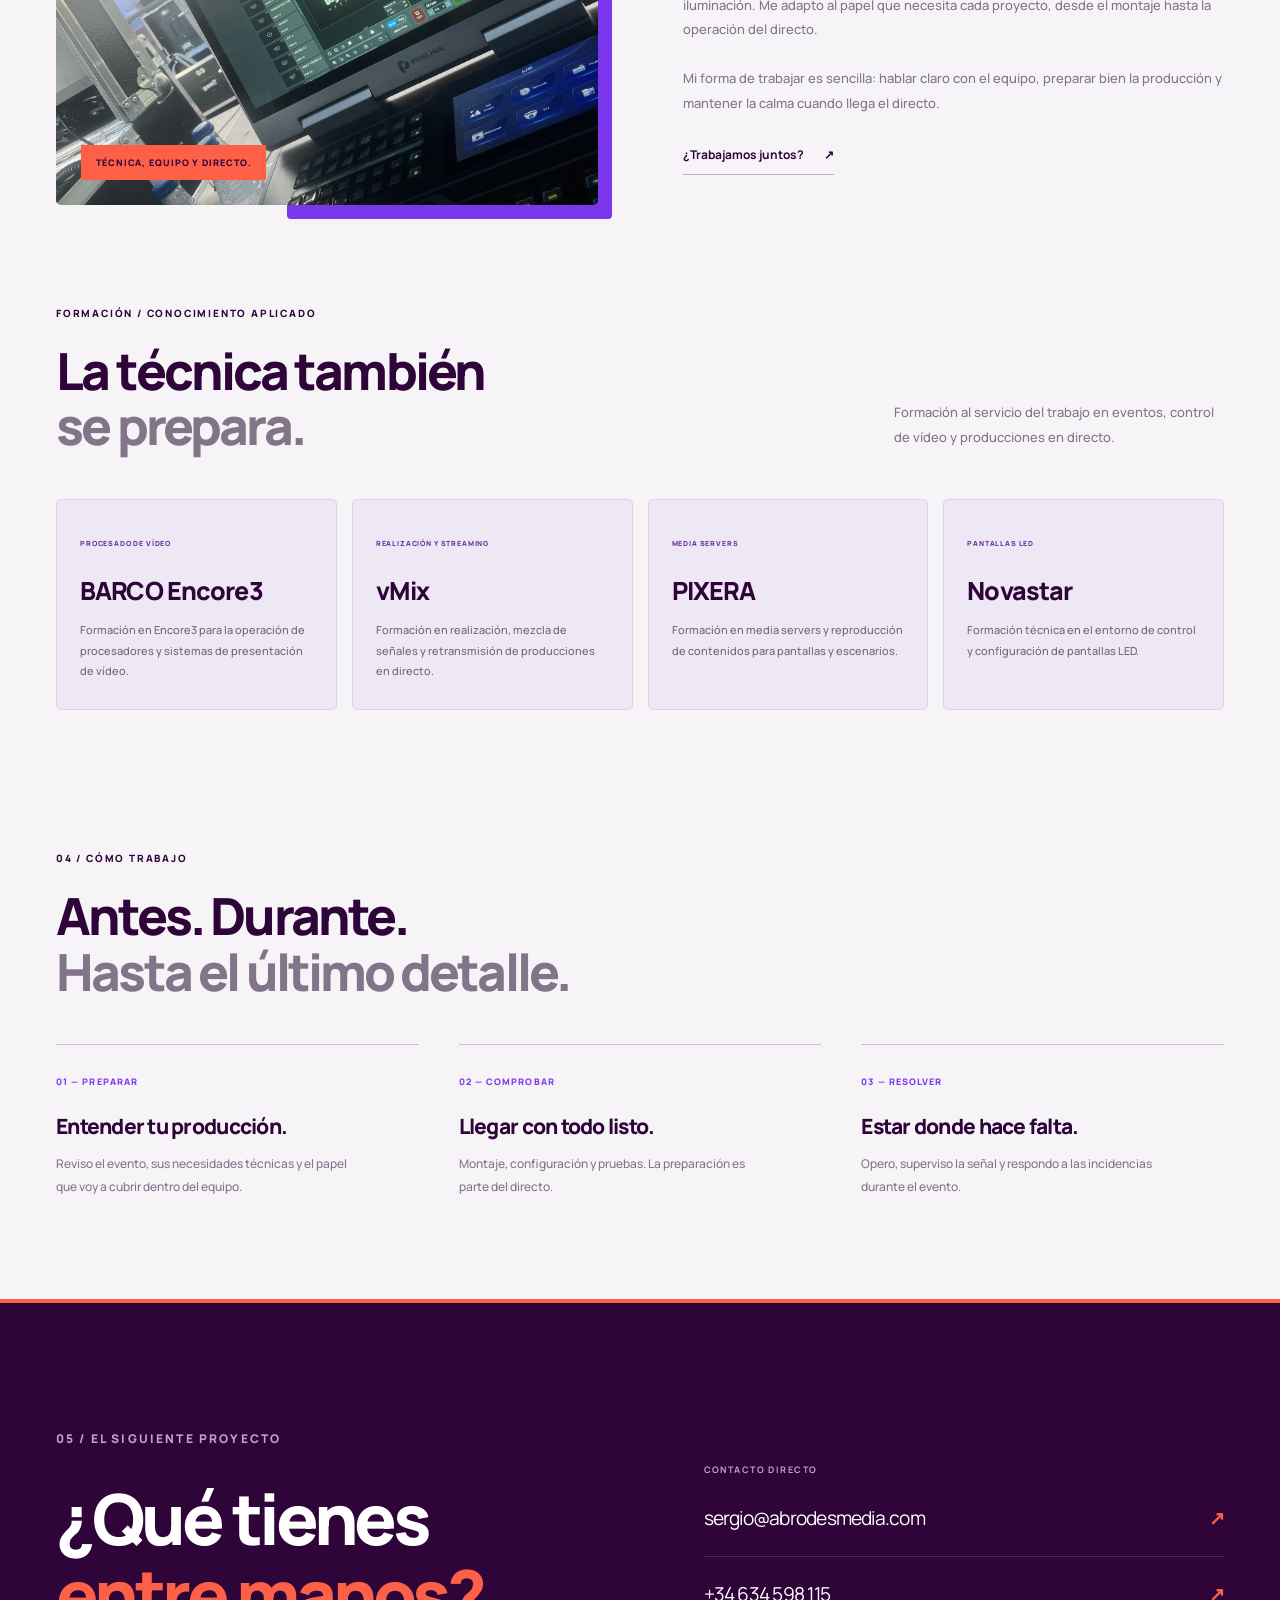
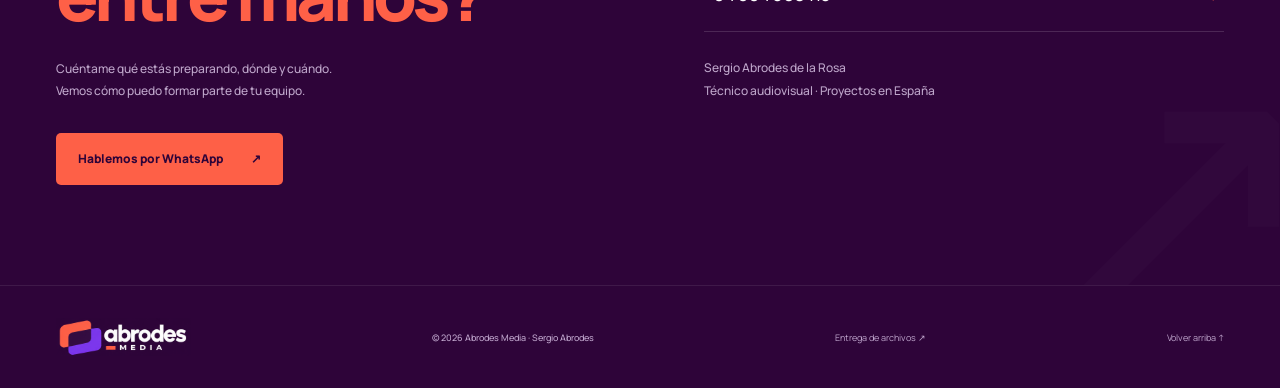
==== commit fe1b0520: "Redesign Abrodes Media with new brand, services and portfolio" ====
--- a/index.html
+++ b/index.html
@@ -1,300 +1,51 @@
-<!DOCTYPE html>
+<!doctype html>
 <html lang="es">
 <head>
-  <meta charset="UTF-8">
-  <meta name="viewport" content="width=device-width, initial-scale=1.0">
-  <title>Sergio Abrodes de la Rosa | Técnico de video</title>
-  <meta
-    name="description"
-    content="Web de Sergio Abrodes de la Rosa, técnico audiovisual para eventos, grabaciones y producciones en directo."
-  >
-  <link rel="preconnect" href="https://fonts.googleapis.com">
-  <link rel="preconnect" href="https://fonts.gstatic.com" crossorigin>
-  <link
-    href="https://fonts.googleapis.com/css2?family=Manrope:wght@400;500;600;700;800&family=Syne:wght@500;600;700;800&display=swap"
-    rel="stylesheet"
-  >
-  <link rel="stylesheet" href="styles.css">
+<meta charset="utf-8"><meta name="viewport" content="width=device-width,initial-scale=1">
+<title>Abrodes Media · Sergio Abrodes · Técnico audiovisual</title>
+<meta name="description" content="Sergio Abrodes, técnico audiovisual para eventos, pantallas LED, realización multicámara y streaming. Técnica, imagen y control para tu próximo directo.">
+<meta name="theme-color" content="#2e0439"><meta property="og:title" content="Abrodes Media · Técnica para que todo se vea."><meta property="og:description" content="Pantallas LED, cámara, realización y streaming. Sergio Abrodes, técnico audiovisual para eventos y producciones en directo."><meta property="og:type" content="website"><meta property="og:url" content="https://abrodesmedia.com/"><meta property="og:image" content="https://abrodesmedia.com/assets/media/control-led.jpg">
+<link rel="canonical" href="https://abrodesmedia.com/"><link rel="icon" href="assets/brand/favicon.svg" type="image/svg+xml">
+<link rel="preconnect" href="https://fonts.googleapis.com"><link rel="preconnect" href="https://fonts.gstatic.com" crossorigin><link href="https://fonts.googleapis.com/css2?family=Manrope:wght@400;500;600;700;800&display=swap" rel="stylesheet">
+<link rel="stylesheet" href="styles.css"><script src="script.js" defer></script>
 </head>
 <body>
-  <div id="top" aria-hidden="true"></div>
-  <div class="page-shell">
-    <header class="site-header">
-      <a class="brand" href="#inicio" aria-label="Ir al inicio">
-        <span class="brand-mark">SA</span>
-        <span class="brand-copy">
-          <strong>Sergio Abrodes</strong>
-          <small>Técnico audiovisual</small>
-        </span>
-      </a>
-
-      <button
-        class="nav-toggle"
-        type="button"
-        aria-expanded="false"
-        aria-controls="site-nav"
-        aria-label="Abrir navegación"
-      >
-        <span></span>
-        <span></span>
-      </button>
-
-      <nav class="site-nav" id="site-nav" aria-label="Principal">
-        <a href="#inicio">Inicio</a>
-        <a href="#perfil">Perfil</a>
-        <a href="#servicios">Servicios</a>
-        <a href="#proceso">Proceso</a>
-        <a href="#contacto">Contacto</a>
-      </nav>
-
-      <a class="button button-ghost header-cta" href="#contacto">Escríbeme</a>
-    </header>
-
-    <main>
-      <section class="hero section" id="inicio">
-        <div class="hero-ambient" aria-hidden="true">
-          <figure class="ambient-card ambient-card-left">
-            <img src="assets/media/control-led.jpg" alt="">
-          </figure>
-          <figure class="ambient-card ambient-card-right">
-            <img src="assets/media/led-stage.jpg" alt="">
-          </figure>
-        </div>
-
-        <div class="hero-copy reveal">
-          <p class="eyebrow">Técnico de video · LED Wall · Cámara · Directo · Eventos</p>
-          <h1>Técnico audiovisual especializado en eventos, streaming y producciones en directo.</h1>
-          <p class="hero-text">
-            Me dedico a la parte técnica de eventos y producciones audiovisuales.
-            Según lo que necesite cada proyecto, puedo moverme entre cámara, control, montaje
-            y apoyo técnico al equipo.
-          </p>
-
-          <div class="hero-actions">
-            <a class="button" href="#contacto">Cuéntame tu proyecto</a>
-            <a class="button button-ghost" href="#servicios">Qué hago</a>
-          </div>
-
-          <ul class="hero-points">
-            <li>Congresos y eventos</li>
-            <li>Cámara, control y soporte técnico</li>
-            <li>Disponible para proyectos en España</li>
-          </ul>
-        </div>
-
-        <div class="hero-media reveal">
-          <figure class="media-card media-card-main">
-            <img
-              src="assets/media/hero-camera.jpg"
-              alt="Cámara lista para la cobertura técnica de un evento"
-            >
-          </figure>
-
-          <figure class="media-card media-card-video">
-            <video
-              src="assets/media/reel-console.mp4"
-              autoplay
-              muted
-              loop
-              playsinline
-              preload="metadata"
-              aria-label="Vídeo vertical de control técnico durante un evento"
-            ></video>
-          </figure>
-        </div>
-      </section>
-
-      <section class="section intro-strip reveal" aria-label="Ámbitos de trabajo">
-        <div>Congresos</div>
-        <div>Eventos de marca</div>
-        <div>Streaming</div>
-        <div>Soporte técnico</div>
-        <div>Multicámara</div>
-        <div>Puesta en escena</div>
-        <div>Festivales</div>
-        <div>LED Wall</div>
-      </section>
-
-      <section class="section visual-story" id="perfil">
-        <div class="section-heading reveal">
-          <p class="eyebrow">Perfil</p>
-          <h2>Resolución en eventos en directo.</h2>
-        </div>
-
-        <div class="story-layout">
-          <figure class="story-card story-wide reveal">
-            <img
-              src="assets/media/control-led.jpg"
-              alt="Mesa y pantallas de control visual en una producción de marca"
-              loading="lazy"
-            >
-            <figcaption>Control visual y seguimiento técnico durante el evento.</figcaption>
-          </figure>
-
-          <article class="story-card story-note reveal">
-            <p class="eyebrow eyebrow-small">Forma de trabajar</p>
-            <p>
-              Suelo trabajar de una forma bastante simple: entender bien qué hace falta, hablar
-              claro con el equipo y estar pendiente de que todo funcione como tiene que funcionar.
-            </p>
-            <ul class="note-list">
-              <li>Me adapto bien a equipos ya montados</li>
-              <li>Intento anticiparme a los problemas</li>
-              <li>Trabajo con calma, pero reacciono rápido</li>
-            </ul>
-          </article>
-
-          <figure class="story-card story-tall reveal">
-            <video
-              src="assets/media/reel-stage.mp4"
-              autoplay
-              muted
-              loop
-              playsinline
-              preload="metadata"
-              aria-label="Vídeo vertical de escenario durante un evento"
-            ></video>
-            <figcaption>Trabajo real durante el montaje y la salida del evento.</figcaption>
-          </figure>
-
-          <figure class="story-card story-stage reveal">
-            <img
-              src="assets/media/event-stage.jpg"
-              alt="Escenario preparado para un evento corporativo"
-              loading="lazy"
-            >
-            <figcaption>Montajes en los que la parte técnica tiene que estar lista antes de que empiece todo.</figcaption>
-          </figure>
-        </div>
-      </section>
-
-      <section class="section services" id="servicios">
-        <div class="services-layout">
-          <div class="services-copy">
-            <div class="section-heading reveal">
-              <p class="eyebrow">Servicios</p>
-              <h2>Me adapto a las necesidades del proyecto.</h2>
-            </div>
-
-            <div class="service-grid">
-              <article class="service-card reveal">
-                <span class="service-number">01</span>
-                <h3>Técnico LED</h3>
-                <p>Con certificados Novastar y BARCO Encore3 que avalan mis conocimientos y experiencia.</p>
-              </article>
-
-              <article class="service-card reveal">
-                <span class="service-number">02</span>
-                <h3>Operación de cámara</h3>
-                <p>Trabajo de cámara en eventos en directo, grabaciones, platós y montajes multicámara.</p>
-              </article>
-
-              <article class="service-card reveal">
-                <span class="service-number">03</span>
-                <h3>Control y realización</h3>
-                <p>Realización, CCU control de la señal y coordinación técnica, operación de Media Servers como vMix, Resolume, Watchout, Ascender...</p>
-              </article>
-
-              <article class="service-card reveal">
-                <span class="service-number">04</span>
-                <h3>Montaje y apoyo técnico</h3>
-                <p>Preparación previa, montaje y revisión para llegar al directo con todo más claro.</p>
-              </article>
-            </div>
-          </div>
-
-          <div class="services-media">
-            <figure class="service-media-card reveal">
-              <img
-                src="assets/media/studio-camera.jpg"
-                alt="Cámara en plató preparada para grabación"
-                loading="lazy"
-              >
-              <figcaption>Trabajo de cámara en grabación y en formatos híbridos.</figcaption>
-            </figure>
-
-            <figure class="service-media-card service-media-offset reveal">
-              <img
-                src="assets/media/live-console.jpg"
-                alt="Mesa de control y pantallas durante un evento"
-                loading="lazy"
-              >
-              <figcaption>Control técnico durante el evento una vez todo está en marcha.</figcaption>
-            </figure>
-          </div>
-        </div>
-      </section>
-
-      <section class="section process" id="proceso">
-        <div class="section-heading reveal">
-          <p class="eyebrow">Proceso</p>
-          <h2>Como trabajo</h2>
-        </div>
-
-        <div class="process-grid">
-          <article class="process-step reveal">
-            <span>01</span>
-            <h3>Planificación técnica</h3>
-            <p>Reviso las necesidades del evento, el montaje y el papel que voy a cubrir dentro de la producción.</p>
-          </article>
-
-          <article class="process-step reveal">
-            <span>02</span>
-            <h3>Preparación y montaje</h3>
-            <p>Dejo preparada toda la parte técnica, realizo pruebas y verifico que todo esté listo antes del directo.</p>
-          </article>
-
-          <article class="process-step reveal">
-            <span>03</span>
-            <h3>Directo y supervisión</h3>
-            <p>Durante el evento opero y superviso el funcionamiento técnico y resuelvo cualquier incidencia con rapidez.</p>
-          </article>
-        </div>
-
-        <figure class="process-banner reveal">
-          <img
-            src="assets/media/led-stage.jpg"
-            alt="Escenario LED en un gran evento"
-            loading="lazy"
-          >
-          <figcaption>Parte del trabajo real en escenario, LED y montaje antes del directo.</figcaption>
-        </figure>
-      </section>
-
-      <section class="section contact-section" id="contacto">
-        <div class="contact-copy reveal">
-          <p class="eyebrow">Contacto</p>
-          <h2>Si crees que puedo encajar en tu proyecto, escríbeme y lo vemos.</h2>
-          <p>
-            Trabajo en eventos corporativos, streaming, grabaciones y producciones en directo.
-            Cuéntame qué necesitas y te responderé lo antes posible.
-          </p>
-        </div>
-
-        <div class="contact-card reveal">
-          <a href="mailto:sergio@abrodesmedia.com">sergio@abrodesmedia.com</a>
-          <a href="tel:+34634598115">+34 634 598 115</a>
-
-          <div class="contact-tags">
-            <span>Congresos</span>
-            <span>Eventos</span>
-            <span>Directo</span>
-          </div>
-
-          <div class="contact-actions">
-            <a class="button" href="mailto:sergio@abrodesmedia.com">Escribirme</a>
-            <a class="button button-ghost" href="tel:+34634598115">Llamarme</a>
-          </div>
-        </div>
-      </section>
-    </main>
-
-    <footer class="site-footer">
-      <p>Sergio Abrodes de la Rosa · Técnico audiovisual</p>
-      <a href="#top">Volver arriba</a>
-    </footer>
-  </div>
-
-  <script src="script.js"></script>
-</body>
-</html>
+<a class="skip-link" href="#contenido">Saltar al contenido</a>
+<header class="site-header">
+<a class="brand" href="#inicio" aria-label="Abrodes Media, inicio"><img src="assets/brand/logo.svg" alt="Abrodes Media" width="238" height="67"></a>
+<button class="nav-toggle" aria-expanded="false" aria-controls="site-nav" aria-label="Abrir menú"><span></span><span></span></button>
+<nav id="site-nav" class="site-nav" aria-label="Principal"><a href="#servicios">Qué hago</a><a href="#trabajos">En acción</a><a href="#perfil">Sobre mí</a><a href="#formacion">Formación</a><a href="https://subidas.abrodesmedia.com/" class="client-link">Área de clientes ↗</a><a href="#contacto" class="nav-contact">Hablemos <span>↗</span></a></nav>
+</header>
+<main id="contenido">
+<section class="hero" id="inicio">
+<div class="hero-copy"><p class="eyebrow"><span class="status-dot"></span> SERGIO ABRODES · TÉCNICO AUDIOVISUAL</p><h1>Detrás de<br>una gran imagen,<br><span>todo tiene<br>que encajar.</span></h1><p class="hero-description">Vídeo, pantallas LED, iluminación y control para eventos que se viven en directo. Me encargo de la técnica para que tu producción esté lista cuando llegue el momento.</p><div class="hero-actions"><a class="button coral" href="#contacto">Hablemos de tu proyecto <span>↗</span></a><a class="text-link" href="#trabajos">Verme en acción <span>↓</span></a></div><div class="hero-foot"><span>EVENTOS & PRODUCCIÓN EN DIRECTO</span><span>01 — 05</span></div></div>
+<div class="hero-visual"><img class="hero-photo" src="assets/media/directo-resolume.jpeg" alt="Control de contenidos y pantallas durante un concierto" fetchpriority="high" width="900" height="1200"><div class="photo-shade"></div><div class="frame-corner top-left"></div><div class="frame-corner bottom-right"></div><span class="rec"><i></i> EN DIRECTO</span><span class="visual-label">La técnica que no se ve.<br><strong>La imagen que se recuerda.</strong></span><a href="#trabajos" class="visual-preview"><img src="assets/media/switcher-multicamara.jpeg" alt="" width="120" height="90"><span>Del control<br>al escenario <b>↗</b></span></a></div>
+</section>
+<div class="discipline-strip" aria-label="Especialidades"><span>LED WALL</span><i>✳</i><span>REALIZACIÓN</span><i>✳</i><span>CÁMARA</span><i>✳</i><span>STREAMING</span><i>✳</i><span>MEDIA SERVERS</span><i>✳</i><span>ILUMINACIÓN</span><i>✳</i></div>
+<section class="section services" id="servicios"><div class="section-heading"><div><p class="eyebrow">01 / QUÉ HAGO</p><h2>Tu producción.<br><span>Mi parte técnica.</span></h2></div><p>Cada evento necesita un equipo que funcione.<br>Me integro en el tuyo, desde el montaje<br>hasta la última señal.</p></div>
+<div class="service-grid">
+<article class="service-card"><div class="service-top"><span>01</span><img class="service-icon" src="assets/services/pantallas-led.png" alt="" width="1254" height="1254" loading="lazy"></div><h3>Pantallas LED</h3><p>Montaje, configuración y operación de pantallas LED. Control de la señal y ajuste del contenido al formato de cada evento.</p><div class="service-meta">PANTALLAS · CONFIGURACIÓN · OPERACIÓN</div></article>
+<article class="service-card"><div class="service-top"><span>02</span><img class="service-icon" src="assets/services/media-servers.png" alt="" width="1254" height="1254" loading="lazy"></div><h3>Media servers</h3><p>Preparación y reproducción de contenidos para escenarios, pantallas y producciones en directo.</p><div class="service-meta">PIXERA · RESOLUME · WATCHOUT</div></article>
+<article class="service-card"><div class="service-top"><span>03</span><img class="service-icon" src="assets/services/camara.png" alt="" width="1254" height="1254" loading="lazy"></div><h3>Operación de cámara</h3><p>Cámara para eventos, grabaciones y platós. Encuadre, seguimiento de la acción y coordinación con realización.</p><div class="service-meta">CÁMARA · CCU · MULTICÁMARA</div></article>
+<article class="service-card"><div class="service-top"><span>04</span><img class="service-icon" src="assets/services/realizacion.png" alt="" width="1254" height="1254" loading="lazy"></div><h3>Realización multicámara</h3><p>Selección y mezcla de cámaras, contenidos y señales para construir la imagen de la producción en directo.</p><div class="service-meta">REALIZACIÓN · MEZCLA · SEÑAL</div></article>
+<article class="service-card"><div class="service-top"><span>05</span><img class="service-icon" src="assets/services/switchers.png" alt="" width="1254" height="1254" loading="lazy"></div><h3>Switchers & procesadores</h3><p>Operación de switchers y procesadores de vídeo. Gestión de fuentes, composiciones y salidas de pantalla.</p><div class="service-meta">BARCO ENCORE3 · PIXELHUE P80</div></article>
+<article class="service-card"><div class="service-top"><span>06</span><img class="service-icon" src="assets/services/iluminacion.png" alt="" width="1254" height="1254" loading="lazy"></div><h3>Operación de iluminación</h3><p>Montaje, preparación y operación de iluminación para acompañar la puesta en escena y el desarrollo del evento.</p><div class="service-meta">MONTAJE · CONTROL · DIRECTO</div></article>
+<article class="service-card"><div class="service-top"><span>07</span><img class="service-icon" src="assets/services/streaming.png" alt="" width="1254" height="1254" loading="lazy"></div><h3>Streaming & retransmisión</h3><p>Preparación de la emisión y operación del directo para eventos online, híbridos y retransmisiones.</p><div class="service-meta">VMIX · EMISIÓN · SUPERVISIÓN</div></article>
+<article class="service-card"><div class="service-top"><span>08</span><img class="service-icon" src="assets/services/edicion.png" alt="" width="1254" height="1254" loading="lazy"></div><h3>Grabación & edición</h3><p>Grabación de eventos y edición de vídeo para dar continuidad a los contenidos después del directo.</p><div class="service-meta">GRABACIÓN · EDICIÓN · CONTENIDOS</div></article>
+</div></section>
+<section class="work-section" id="trabajos"><div class="section section-heading"><div><p class="eyebrow">02 / EN ACCIÓN</p><h2>Menos contarlo.<br><span>Más enseñarlo.</span></h2></div><p>Una mirada a mi trabajo en control,<br>cámara y montaje. Imágenes reales<br>de producciones y eventos.</p></div><div class="work-grid section"><figure class="work-card work-main"><img src="assets/media/montaje-san-mateo.jpeg" alt="Montaje de escenario con pantalla LED en San Mateo" loading="lazy" width="900" height="1200"><figcaption><span>01 / ESCENARIO Y LED</span><h3>Antes de que empiece todo.</h3><p>Pantallas, montaje y puesta en escena.</p></figcaption></figure>
+<figure class="work-card "><img src="assets/media/switcher-multicamara.jpeg" alt="Panel de realización y multiview de cámaras en un evento" loading="lazy" width="900" height="1200"><figcaption><span>02 / REALIZACIÓN</span><h3>Cada cámara, en su momento.</h3></figcaption></figure>
+<figure class="work-card "><img src="assets/media/camara-evento.jpeg" alt="Cámara preparada para grabar la intervención de un ponente" loading="lazy" width="900" height="1200"><figcaption><span>03 / CÁMARA</span><h3>La atención, en el encuadre.</h3></figcaption></figure>
+<figure class="work-card work-extra"><img src="assets/media/evento-led.jpeg" alt="Pantallas LED de un evento corporativo en un espacio histórico" loading="lazy" width="900" height="1200"><figcaption><span>04 / EVENTO CORPORATIVO</span><h3>La imagen se adapta al espacio.</h3></figcaption></figure>
+<figure class="work-card work-extra"><img src="assets/media/realizacion-vmix.jpeg" alt="Puesto de realización vMix durante una charla con público" loading="lazy" width="900" height="1200"><figcaption><span>05 / VMIX Y MULTICÁMARA</span><h3>Del ponente a la pantalla.</h3></figcaption></figure>
+<figure class="work-card work-extra"><img class="gallery-processor" src="assets/media/nueva-2501.jpg" alt="Puesto de control con procesador de vídeo, contenidos y escenario al fondo" loading="lazy" width="900" height="1200"><figcaption><span>06 / PROCESADO DE VÍDEO</span><h3>Fuentes y pantallas bajo control.</h3></figcaption></figure>
+<figure class="work-card work-extra"><img src="assets/media/nueva-2338.jpg" alt="Mesa de realización y multiview durante un congreso" loading="lazy" width="900" height="1200"><figcaption><span>07 / REALIZACIÓN EN CONGRESOS</span><h3>Cada fuente, preparada para el directo.</h3></figcaption></figure>
+<figure class="work-card work-extra"><img class="gallery-festival" src="assets/media/nueva-2733.jpg" alt="Vista general de dos escenarios de festival con pantallas e iluminación" loading="lazy" width="900" height="1200"><figcaption><span>08 / FESTIVALES</span><h3>La producción, a gran escala.</h3></figcaption></figure></div>
+<div class="section reel-row"><div><p class="eyebrow">DENTRO DEL DIRECTO</p><h3>Un momento.<br>Todo en marcha.</h3><p>Vídeo de una producción en directo, desde el punto de vista del trabajo técnico.</p><span class="reel-note">Pulsa reproducir para verlo →</span></div><video controls playsinline preload="none" poster="assets/media/holly-poster.jpg" aria-label="Vídeo de trabajo audiovisual en directo"><source src="assets/media/holly-directo.mp4" type="video/mp4">Tu navegador no admite este vídeo.</video></div></section>
+<section class="section about" id="perfil"><div class="about-image"><img src="assets/media/nueva-2761.jpg" alt="Control de vídeo y procesador durante un festival" loading="lazy" width="900" height="1000"><span>TÉCNICA, EQUIPO Y DIRECTO.</span></div><div class="about-copy"><p class="eyebrow">03 / DETRÁS DE ABRODES MEDIA</p><h2>Soy Sergio.<br><span>Y me gusta que<br>todo funcione.</span></h2><p>Trabajo en la parte técnica de eventos y producciones audiovisuales: pantallas LED, media servers, switchers, procesadores de vídeo, cámara, realización, streaming e iluminación. Me adapto al papel que necesita cada proyecto, desde el montaje hasta la operación del directo.</p><p>Mi forma de trabajar es sencilla: hablar claro con el equipo, preparar bien la producción y mantener la calma cuando llega el directo.</p><a class="text-link dark-link" href="#contacto">¿Trabajamos juntos? <span>↗</span></a></div></section>
+<section class="section training" id="formacion"><div class="section-heading"><div><p class="eyebrow">FORMACIÓN / CONOCIMIENTO APLICADO</p><h2>La técnica también<br><span>se prepara.</span></h2></div><p>Formación al servicio del trabajo en eventos, control de vídeo y producciones en directo.</p></div><div class="training-grid"><article><span>PROCESADO DE VÍDEO</span><h3>BARCO Encore3</h3><p>Formación en Encore3 para la operación de procesadores y sistemas de presentación de vídeo.</p></article><article><span>REALIZACIÓN Y STREAMING</span><h3>vMix</h3><p>Formación en realización, mezcla de señales y retransmisión de producciones en directo.</p></article><article><span>MEDIA SERVERS</span><h3>PIXERA</h3><p>Formación en media servers y reproducción de contenidos para pantallas y escenarios.</p></article><article><span>PANTALLAS LED</span><h3>Novastar</h3><p>Formación técnica en el entorno de control y configuración de pantallas LED.</p></article></div></section>
+<section class="section process" id="proceso"><div class="section-heading"><div><p class="eyebrow">04 / CÓMO TRABAJO</p><h2>Antes. Durante.<br><span>Hasta el último detalle.</span></h2></div></div><div class="process-grid"><article><span>01 — PREPARAR</span><h3>Entender tu producción.</h3><p>Reviso el evento, sus necesidades técnicas y el papel que voy a cubrir dentro del equipo.</p></article><article><span>02 — COMPROBAR</span><h3>Llegar con todo listo.</h3><p>Montaje, configuración y pruebas. La preparación es parte del directo.</p></article><article><span>03 — RESOLVER</span><h3>Estar donde hace falta.</h3><p>Opero, superviso la señal y respondo a las incidencias durante el evento.</p></article></div></section>
+<section class="contact-section" id="contacto"><div class="section contact-inner"><div><p class="eyebrow">05 / EL SIGUIENTE PROYECTO</p><h2>¿Qué tienes<br><span>entre manos?</span></h2><p>Cuéntame qué estás preparando, dónde y cuándo.<br>Vemos cómo puedo formar parte de tu equipo.</p><a class="button coral" href="https://wa.me/34634598115?text=Hola%20Sergio%2C%20me%20gustar%C3%ADa%20hablar%20contigo%20sobre%20un%20proyecto." target="_blank" rel="noopener noreferrer">Hablemos por WhatsApp <span>↗</span></a></div><div class="contact-details"><span>CONTACTO DIRECTO</span><a href="mailto:sergio@abrodesmedia.com">sergio@abrodesmedia.com <b>↗</b></a><a href="tel:+34634598115">+34 634 598 115 <b>↗</b></a><p>Sergio Abrodes de la Rosa<br>Técnico audiovisual · Proyectos en España</p></div></div></section>
+</main>
+<footer class="section site-footer"><a class="brand" href="#inicio"><img src="assets/brand/logo.svg" alt="Abrodes Media, volver al inicio" width="180" height="51"></a><p>© <span id="year">2026</span> Abrodes Media · Sergio Abrodes</p><a href="https://subidas.abrodesmedia.com/">Entrega de archivos ↗</a><a href="#inicio">Volver arriba ↑</a></footer>
+</body></html>
--- a/styles.css
+++ b/styles.css
@@ -1,940 +1,13 @@
-:root {
-  --bg: #07111a;
-  --bg-soft: #0d1c29;
-  --surface: rgba(8, 18, 28, 0.76);
-  --surface-strong: rgba(13, 26, 39, 0.94);
-  --line: rgba(255, 255, 255, 0.08);
-  --text: #f4efe7;
-  --muted: #acc0d4;
-  --accent: #79e3ff;
-  --accent-strong: #ffdb84;
-  --shadow: 0 26px 70px rgba(2, 8, 16, 0.42);
-  --radius-xl: 36px;
-  --radius-lg: 28px;
-  --radius-md: 22px;
-  --radius-sm: 16px;
-  --max-width: 1360px;
-}
-
-* {
-  box-sizing: border-box;
-}
-
-html {
-  scroll-behavior: smooth;
-}
-
-body {
-  margin: 0;
-  overflow-x: hidden;
-  font-family: "Manrope", sans-serif;
-  color: var(--text);
-  background:
-    radial-gradient(circle at 15% 12%, rgba(121, 227, 255, 0.16), transparent 24%),
-    radial-gradient(circle at 82% 18%, rgba(255, 219, 132, 0.16), transparent 18%),
-    linear-gradient(160deg, #02070c 0%, #07111a 36%, #091521 100%);
-}
-
-body::before {
-  content: "";
-  position: fixed;
-  inset: 0;
-  pointer-events: none;
-  background-image:
-    linear-gradient(rgba(255, 255, 255, 0.026) 1px, transparent 1px),
-    linear-gradient(90deg, rgba(255, 255, 255, 0.026) 1px, transparent 1px);
-  background-size: 58px 58px;
-  -webkit-mask-image: radial-gradient(circle at center, black 34%, transparent 90%);
-  mask-image: radial-gradient(circle at center, black 34%, transparent 90%);
-  opacity: 0.5;
-}
-
-a {
-  color: inherit;
-  text-decoration: none;
-}
-
-button {
-  font: inherit;
-}
-
-img,
-video {
-  display: block;
-  width: 100%;
-}
-
-.page-shell {
-  width: min(calc(100% - 40px), var(--max-width));
-  margin: 0 auto;
-  padding-bottom: 40px;
-}
-
-.site-header {
-  position: sticky;
-  top: 16px;
-  z-index: 30;
-  display: flex;
-  align-items: center;
-  justify-content: space-between;
-  gap: 24px;
-  margin-top: 16px;
-  padding: 14px 18px;
-  border: 1px solid rgba(255, 255, 255, 0.08);
-  border-radius: 999px;
-  background: rgba(4, 9, 15, 0.76);
-  -webkit-backdrop-filter: blur(18px);
-  backdrop-filter: blur(18px);
-  transition: background 180ms ease, border-color 180ms ease;
-}
-
-.site-header.is-scrolled {
-  background: rgba(4, 9, 15, 0.92);
-  border-color: rgba(121, 227, 255, 0.16);
-}
-
-.brand {
-  display: inline-flex;
-  align-items: center;
-  gap: 12px;
-  min-width: 0;
-}
-
-.brand-mark {
-  display: grid;
-  place-items: center;
-  width: 46px;
-  height: 46px;
-  border: 1px solid rgba(121, 227, 255, 0.18);
-  border-radius: 14px;
-  background:
-    linear-gradient(135deg, rgba(121, 227, 255, 0.2), rgba(255, 219, 132, 0.13)),
-    rgba(255, 255, 255, 0.03);
-  font-family: "Syne", sans-serif;
-  font-weight: 700;
-  letter-spacing: 0.08em;
-}
-
-.brand-copy {
-  display: flex;
-  flex-direction: column;
-  gap: 2px;
-}
-
-.brand-copy strong {
-  font-size: 0.96rem;
-  letter-spacing: 0.02em;
-}
-
-.brand-copy small {
-  color: var(--muted);
-  font-size: 0.82rem;
-}
-
-.site-nav {
-  display: flex;
-  align-items: center;
-  gap: 22px;
-}
-
-.site-nav a {
-  color: var(--muted);
-  font-size: 0.95rem;
-  transition: color 180ms ease;
-}
-
-.site-nav a:hover,
-.site-nav a:focus-visible {
-  color: var(--text);
-}
-
-.nav-toggle {
-  display: none;
-  width: 48px;
-  height: 48px;
-  padding: 0;
-  border: 1px solid var(--line);
-  border-radius: 14px;
-  background: rgba(255, 255, 255, 0.04);
-  color: var(--text);
-}
-
-.nav-toggle span {
-  display: block;
-  width: 18px;
-  height: 2px;
-  margin: 0 auto;
-  border-radius: 999px;
-  background: currentColor;
-  transition: transform 180ms ease;
-}
-
-.nav-toggle span + span {
-  margin-top: 5px;
-}
-
-.nav-toggle[aria-expanded="true"] span:first-child {
-  transform: translateY(3.5px) rotate(45deg);
-}
-
-.nav-toggle[aria-expanded="true"] span:last-child {
-  transform: translateY(-3.5px) rotate(-45deg);
-}
-
-.button {
-  display: inline-flex;
-  align-items: center;
-  justify-content: center;
-  min-height: 52px;
-  padding: 0 24px;
-  border: 1px solid transparent;
-  border-radius: 999px;
-  background: linear-gradient(135deg, var(--accent) 0%, #b8e8ff 100%);
-  color: #05101a;
-  font-weight: 800;
-  letter-spacing: 0.01em;
-  box-shadow: 0 18px 34px rgba(121, 227, 255, 0.2);
-  transition: transform 180ms ease, box-shadow 180ms ease;
-}
-
-.button:hover,
-.button:focus-visible {
-  transform: translateY(-2px);
-  box-shadow: 0 22px 40px rgba(121, 227, 255, 0.24);
-}
-
-.button-ghost {
-  background: rgba(255, 255, 255, 0.03);
-  border-color: rgba(255, 255, 255, 0.1);
-  color: var(--text);
-  box-shadow: none;
-}
-
-.section {
-  padding-top: 88px;
-}
-
-.hero {
-  position: relative;
-  isolation: isolate;
-  display: grid;
-  grid-template-columns: minmax(0, 1.02fr) minmax(420px, 0.98fr);
-  gap: 34px;
-  align-items: start;
-  padding-top: 44px;
-}
-
-.hero-ambient {
-  position: absolute;
-  inset: -18px -28px -54px -28px;
-  pointer-events: none;
-  z-index: 0;
-}
-
-.hero-ambient::before {
-  content: "";
-  position: absolute;
-  inset: auto 20% 2% 18%;
-  height: 220px;
-  border-radius: 999px;
-  background: radial-gradient(circle, rgba(121, 227, 255, 0.12), transparent 68%);
-  filter: blur(30px);
-}
-
-.ambient-card {
-  position: absolute;
-  overflow: hidden;
-  border: 1px solid rgba(255, 255, 255, 0.08);
-  border-radius: 28px;
-  background: rgba(6, 14, 22, 0.42);
-  box-shadow: 0 24px 60px rgba(2, 8, 16, 0.24);
-  opacity: 0.22;
-}
-
-.ambient-card::after {
-  content: "";
-  position: absolute;
-  inset: 0;
-  background:
-    linear-gradient(180deg, rgba(4, 9, 15, 0.1), rgba(4, 9, 15, 0.62)),
-    linear-gradient(135deg, rgba(121, 227, 255, 0.08), transparent 45%);
-}
-
-.ambient-card img {
-  height: 100%;
-  object-fit: cover;
-  transform: scale(1.08);
-  animation: ambient-pan 18s ease-in-out infinite alternate;
-}
-
-.ambient-card-left {
-  top: 20px;
-  left: -10px;
-  width: 220px;
-  aspect-ratio: 4 / 5;
-  transform: rotate(-10deg);
-  animation: ambient-float-left 11s ease-in-out infinite;
-}
-
-.ambient-card-right {
-  right: 150px;
-  bottom: -10px;
-  width: 300px;
-  aspect-ratio: 16 / 10;
-  transform: rotate(8deg);
-  animation: ambient-float-right 14s ease-in-out infinite;
-}
-
-.hero-copy {
-  position: relative;
-  z-index: 1;
-  padding-top: 52px;
-}
-
-.eyebrow {
-  margin: 0 0 18px;
-  color: var(--accent);
-  font-size: 0.84rem;
-  font-weight: 800;
-  letter-spacing: 0.14em;
-  text-transform: uppercase;
-}
-
-.eyebrow-small {
-  font-size: 0.76rem;
-  margin-bottom: 14px;
-}
-
-h1,
-h2,
-h3 {
-  margin: 0;
-  font-family: "Syne", sans-serif;
-  line-height: 0.96;
-  letter-spacing: -0.03em;
-}
-
-h1 {
-  max-width: 11ch;
-  font-size: clamp(3.2rem, 6.1vw, 6rem);
-}
-
-h2 {
-  max-width: 13ch;
-  font-size: clamp(2.2rem, 4.5vw, 4.2rem);
-}
-
-h3 {
-  font-size: clamp(1.28rem, 2vw, 1.56rem);
-}
-
-.hero-text,
-.story-note p,
-.service-card p,
-.process-step p,
-.contact-copy p,
-.contact-card p {
-  color: var(--muted);
-  line-height: 1.72;
-  font-size: 1.03rem;
-}
-
-.hero-text {
-  max-width: 54ch;
-  margin: 22px 0 0;
-}
-
-.hero-actions {
-  display: flex;
-  flex-wrap: wrap;
-  gap: 14px;
-  margin-top: 30px;
-}
-
-.hero-points,
-.contact-tags,
-.intro-strip {
-  display: flex;
-  flex-wrap: wrap;
-  gap: 12px;
-}
-
-.hero-points {
-  margin: 26px 0 0;
-  padding: 0;
-  list-style: none;
-}
-
-.hero-points li,
-.intro-strip div,
-.contact-tags span {
-  display: inline-flex;
-  align-items: center;
-  min-height: 40px;
-  padding: 0 16px;
-  border: 1px solid rgba(255, 255, 255, 0.08);
-  border-radius: 999px;
-  background: rgba(255, 255, 255, 0.04);
-  color: #dbe7f5;
-  font-size: 0.94rem;
-}
-
-.hero-media {
-  position: relative;
-  z-index: 1;
-  display: grid;
-  grid-template-columns: minmax(0, 1fr) 240px;
-  gap: 18px;
-  align-items: stretch;
-}
-
-.media-card,
-.story-card,
-.service-card,
-.service-media-card,
-.process-step,
-.process-banner,
-.contact-card,
-.intro-strip {
-  overflow: hidden;
-  border: 1px solid rgba(255, 255, 255, 0.08);
-  border-radius: var(--radius-lg);
-  background: var(--surface);
-  -webkit-backdrop-filter: blur(18px);
-  backdrop-filter: blur(18px);
-  box-shadow: var(--shadow);
-}
-
-.media-card-main {
-  grid-row: span 2;
-  min-height: 680px;
-}
-
-.media-card-main img {
-  height: 100%;
-  object-fit: cover;
-  object-position: center;
-  animation: media-breathe 16s ease-in-out infinite alternate;
-}
-
-.media-card-video {
-  min-height: 320px;
-}
-
-.media-card-video video {
-  height: 100%;
-  object-fit: cover;
-  animation: media-breathe 14s ease-in-out infinite alternate;
-}
-
-.media-card-note {
-  display: grid;
-  align-content: end;
-  gap: 12px;
-  padding: 24px;
-  min-height: 210px;
-  background:
-    linear-gradient(180deg, rgba(255, 255, 255, 0.02), rgba(121, 227, 255, 0.05)),
-    var(--surface-strong);
-}
-
-.card-label {
-  display: inline-block;
-  color: var(--accent-strong);
-  font-size: 0.76rem;
-  font-weight: 800;
-  letter-spacing: 0.12em;
-  text-transform: uppercase;
-}
-
-.media-card-note strong {
-  font-size: 1.28rem;
-  line-height: 1.22;
-}
-
-.media-card-note p {
-  margin: 0;
-  color: var(--muted);
-  line-height: 1.65;
-}
-
-.intro-strip {
-  margin-top: 22px;
-  padding: 20px;
-}
-
-.section-heading {
-  display: grid;
-  gap: 12px;
-  margin-bottom: 30px;
-}
-
-.visual-story .section-heading h2,
-.services .section-heading h2,
-.process .section-heading h2,
-.contact-copy h2 {
-  max-width: 14ch;
-}
-
-.story-layout {
-  display: grid;
-  grid-template-columns: minmax(0, 1.12fr) minmax(280px, 0.88fr);
-  grid-template-areas:
-    "wide tall"
-    "note tall"
-    "stage stage";
-  gap: 20px;
-}
-
-.story-wide { grid-area: wide; }
-.story-note { grid-area: note; }
-.story-tall { grid-area: tall; }
-.story-stage { grid-area: stage; }
-
-.story-card img,
-.service-media-card img,
-.process-banner img {
-  height: 100%;
-  object-fit: cover;
-}
-
-.story-wide img {
-  aspect-ratio: 16 / 10;
-}
-
-.story-stage img {
-  aspect-ratio: 16 / 8.4;
-}
-
-.story-tall video {
-  aspect-ratio: 9 / 16;
-  object-fit: cover;
-}
-
-.story-note {
-  padding: 28px;
-  background:
-    linear-gradient(180deg, rgba(121, 227, 255, 0.04), rgba(255, 255, 255, 0.02)),
-    var(--surface-strong);
-}
-
-.note-list {
-  margin: 18px 0 0;
-  padding: 0;
-  list-style: none;
-}
-
-.note-list li {
-  position: relative;
-  margin-bottom: 12px;
-  padding-left: 18px;
-  color: var(--muted);
-  line-height: 1.64;
-}
-
-.note-list li::before {
-  content: "";
-  position: absolute;
-  left: 0;
-  top: 11px;
-  width: 7px;
-  height: 7px;
-  border-radius: 50%;
-  background: var(--accent);
-  box-shadow: 0 0 16px rgba(121, 227, 255, 0.35);
-}
-
-figcaption {
-  padding: 14px 18px 18px;
-  color: var(--muted);
-  line-height: 1.6;
-  font-size: 0.95rem;
-}
-
-.services-layout,
-.contact-section {
-  display: grid;
-  grid-template-columns: minmax(0, 1.05fr) minmax(320px, 0.95fr);
-  gap: 24px;
-  align-items: start;
-}
-
-.service-grid {
-  display: grid;
-  grid-template-columns: repeat(2, minmax(0, 1fr));
-  gap: 18px;
-}
-
-.service-card {
-  padding: 26px;
-}
-
-.service-number,
-.process-step span {
-  display: inline-block;
-  margin-bottom: 16px;
-  color: var(--accent-strong);
-  font-size: 0.92rem;
-  font-weight: 800;
-  letter-spacing: 0.12em;
-}
-
-.service-card p,
-.process-step p {
-  margin: 14px 0 0;
-}
-
-.services-media {
-  display: grid;
-  gap: 20px;
-  padding-top: 10px;
-}
-
-.service-media-card img {
-  aspect-ratio: 4 / 5;
-}
-
-.service-media-offset {
-  transform: translateX(52px);
-}
-
-.process-grid {
-  display: grid;
-  grid-template-columns: repeat(3, minmax(0, 1fr));
-  gap: 18px;
-}
-
-.process-step {
-  padding: 26px;
-}
-
-.process-banner {
-  margin-top: 22px;
-}
-
-.process-banner img {
-  aspect-ratio: 16 / 8;
-}
-
-.contact-section {
-  padding-top: 88px;
-}
-
-.contact-copy h2 {
-  margin-bottom: 18px;
-}
-
-.contact-card {
-  display: grid;
-  gap: 12px;
-  padding: 32px;
-  background:
-    linear-gradient(180deg, rgba(121, 227, 255, 0.05), rgba(255, 255, 255, 0.02)),
-    var(--surface-strong);
-}
-
-.contact-card a:first-child,
-.contact-card a:nth-child(2) {
-  font-family: "Syne", sans-serif;
-  font-size: clamp(1.5rem, 2.6vw, 2.15rem);
-  line-height: 1.04;
-}
-
-.contact-card p {
-  margin: 4px 0 0;
-}
-
-.contact-actions {
-  display: flex;
-  flex-wrap: wrap;
-  gap: 14px;
-  margin-top: 10px;
-}
-
-.site-footer {
-  display: flex;
-  align-items: center;
-  justify-content: space-between;
-  gap: 18px;
-  padding: 64px 0 20px;
-  color: var(--muted);
-}
-
-.site-footer a {
-  color: var(--accent);
-  font-weight: 700;
-}
-
-.reveal {
-  opacity: 0;
-  transform: translateY(34px);
-  transition: opacity 700ms ease, transform 700ms ease;
-}
-
-.reveal.is-visible {
-  opacity: 1;
-  transform: translateY(0);
-}
-
-@keyframes ambient-float-left {
-  0%, 100% {
-    transform: translate3d(0, 0, 0) rotate(-10deg);
-  }
-  50% {
-    transform: translate3d(16px, 18px, 0) rotate(-7deg);
-  }
-}
-
-@keyframes ambient-float-right {
-  0%, 100% {
-    transform: translate3d(0, 0, 0) rotate(8deg);
-  }
-  50% {
-    transform: translate3d(-18px, -14px, 0) rotate(5deg);
-  }
-}
-
-@keyframes ambient-pan {
-  0% {
-    transform: scale(1.08) translate3d(0, 0, 0);
-  }
-  100% {
-    transform: scale(1.16) translate3d(0, -10px, 0);
-  }
-}
-
-@keyframes media-breathe {
-  0% {
-    transform: scale(1);
-  }
-  100% {
-    transform: scale(1.04);
-  }
-}
-
-@media (max-width: 1180px) {
-  .hero {
-    grid-template-columns: 1fr;
-  }
-
-  .hero-copy {
-    padding-top: 12px;
-  }
-
-  .hero-ambient {
-    inset: -8px -12px -24px -12px;
-  }
-
-  .ambient-card-left {
-    width: 180px;
-    left: -6px;
-    top: 70px;
-  }
-
-  .hero-media {
-    grid-template-columns: minmax(0, 1fr) 260px;
-  }
-
-  .ambient-card-right {
-    right: 40px;
-    bottom: 110px;
-    width: 240px;
-  }
-
-  .services-layout,
-  .contact-section {
-    grid-template-columns: 1fr;
-  }
-
-  .service-media-offset {
-    transform: translateX(0);
-  }
-}
-
-@media (max-width: 920px) {
-  .story-layout,
-  .process-grid,
-  .service-grid {
-    grid-template-columns: 1fr;
-  }
-
-  .story-layout {
-    grid-template-areas:
-      "wide"
-      "note"
-      "tall"
-      "stage";
-  }
-
-  .services-media {
-    grid-template-columns: repeat(2, minmax(0, 1fr));
-  }
-}
-
-@media (max-width: 840px) {
-  .page-shell {
-    width: min(calc(100% - 24px), var(--max-width));
-  }
-
-  .site-header {
-    flex-wrap: wrap;
-    border-radius: 28px;
-  }
-
-  .nav-toggle {
-    display: inline-grid;
-    place-content: center;
-    margin-left: auto;
-  }
-
-  .header-cta {
-    display: none;
-  }
-
-  .site-nav {
-    display: grid;
-    grid-template-columns: 1fr;
-    width: 100%;
-    max-height: 0;
-    overflow: hidden;
-    gap: 12px;
-    transition: max-height 240ms ease, padding-top 240ms ease;
-  }
-
-  .site-nav.is-open {
-    max-height: 260px;
-    padding-top: 8px;
-  }
-
-  .site-nav a {
-    padding: 10px 4px;
-  }
-
-  .hero-media {
-    grid-template-columns: 1fr;
-  }
-
-  .hero-ambient {
-    inset: 30px 0 -20px 0;
-  }
-
-  .ambient-card {
-    opacity: 0.16;
-  }
-
-  .ambient-card-left {
-    width: 130px;
-    top: 110px;
-    left: -12px;
-  }
-
-  .ambient-card-right {
-    width: 180px;
-    right: -8px;
-    bottom: 180px;
-  }
-
-  .media-card-main {
-    grid-row: auto;
-    min-height: auto;
-  }
-
-  .media-card-main img {
-    aspect-ratio: 4 / 5;
-  }
-
-  .media-card-note {
-    min-height: auto;
-  }
-
-  .media-card-video video {
-    aspect-ratio: 9 / 14;
-  }
-
-  .services-media {
-    grid-template-columns: 1fr;
-  }
-}
-
-@media (max-width: 640px) {
-  .section {
-    padding-top: 74px;
-  }
-
-  h1 {
-    max-width: 100%;
-    font-size: clamp(2.7rem, 13vw, 4.2rem);
-  }
-
-  h2 {
-    max-width: 100%;
-    font-size: clamp(2rem, 10vw, 3.1rem);
-  }
-
-  .hero-actions,
-  .contact-actions {
-    flex-direction: column;
-  }
-
-  .button,
-  .button-ghost {
-    width: 100%;
-  }
-
-  .service-card,
-  .story-note,
-  .process-step,
-  .contact-card {
-    padding: 22px;
-  }
-
-  .hero-ambient {
-    inset: 56px 0 -10px 0;
-  }
-
-  .ambient-card-left {
-    width: 108px;
-    left: -18px;
-    top: 96px;
-  }
-
-  .ambient-card-right {
-    width: 132px;
-    right: -22px;
-    bottom: 220px;
-  }
-
-  .story-wide img,
-  .story-stage img,
-  .process-banner img {
-    aspect-ratio: 4 / 3;
-  }
-
-  .service-media-card img {
-    aspect-ratio: 4 / 5;
-  }
-
-  .site-footer {
-    flex-direction: column;
-    align-items: flex-start;
-    padding-top: 54px;
-  }
-}
-
-@media (prefers-reduced-motion: reduce) {
-  html {
-    scroll-behavior: auto;
-  }
-
-  *,
-  *::before,
-  *::after {
-    animation: none !important;
-    transition: none !important;
-  }
-
-  .reveal {
-    opacity: 1;
-    transform: none;
-  }
-}
+:root{--plum:#2e0439;--coral:#fe6047;--violet:#7c37ed;--paper:#f7f4f8;--ink:#2e0439;--muted:#827489;--line:#e4dce9;--font:Manrope,'Century Gothic',sans-serif}*{box-sizing:border-box}html{scroll-behavior:smooth;scroll-padding-top:100px}body{margin:0;background:var(--paper);color:var(--ink);font-family:var(--font);font-size:15px;line-height:1.7}a{color:inherit;text-decoration:none}button{font:inherit}img,video{display:block;max-width:100%}figure{margin:0}h1,h2,h3,p{margin:0}h1,h2,h3{font-weight:800;letter-spacing:-.055em;line-height:1.08}h2{font-size:clamp(36px,4vw,61px)}h2 span{color:var(--muted)}h3{font-size:23px;letter-spacing:-.035em}p{font-weight:500}.section{max-width:1320px;margin:auto;padding:100px 56px}.eyebrow{font-size:10px;font-weight:800;letter-spacing:.18em;line-height:1.6;margin-bottom:22px}.skip-link{position:absolute;left:20px;top:-100px;background:white;padding:10px;z-index:100}.skip-link:focus{top:10px}.site-header{height:95px;background:var(--plum);color:white;display:flex;align-items:center;justify-content:space-between;padding:0 56px;gap:30px;border-bottom:1px solid #ffffff18;position:relative;z-index:20}.brand{flex-shrink:0}.brand img{width:200px;height:auto}.site-nav{display:flex;align-items:center;gap:30px;font-size:12px;font-weight:600}.site-nav>a:not(.nav-contact){color:#d9cce2}.site-nav>a:hover{color:var(--coral)}.site-nav .client-link{font-size:10px;color:#bca6c9!important}.nav-contact{padding:11px 18px;border:1px solid #ffffff45;border-radius:5px;display:flex;gap:35px}.nav-toggle{display:none}.hero{display:grid;grid-template-columns:1fr 1fr;background:var(--plum);color:white;min-height:710px}.hero-copy{padding:65px 35px 30px 56px;display:flex;flex-direction:column;align-items:flex-start}.hero .eyebrow{font-size:9px;letter-spacing:.14em;color:#dec9e5;display:flex;align-items:center;gap:8px}.status-dot{height:6px;width:6px;background:var(--coral);border-radius:100%}h1{font-size:clamp(46px,4.9vw,77px);line-height:1.02;letter-spacing:-.065em}h1>span{color:var(--coral)}.hero-description{color:#c3adc9;max-width:410px;font-size:13px;line-height:1.9;margin-top:27px}.hero-actions{display:flex;gap:25px;align-items:center;margin:30px 0 45px}.button{padding:16px 22px;border-radius:5px;font-size:12px;font-weight:800;display:inline-flex;gap:28px;align-items:center;transition:transform .2s,background .2s}.button:hover{transform:translateY(-3px)}.coral{background:var(--coral);color:var(--plum)}.coral:hover{background:#ff7b66}.text-link{font-size:12px;font-weight:700;display:inline-flex;gap:20px;align-items:center;border-bottom:1px solid #ffffff45;padding:8px 0}.hero-foot{display:flex;justify-content:space-between;width:100%;padding-top:18px;border-top:1px solid #ffffff20;font-size:8px;letter-spacing:.16em;color:#a88bb3;margin-top:auto}.hero-visual{position:relative;overflow:hidden;margin:24px 24px 24px 0;border-radius:6px}.hero-photo{height:100%;width:100%;object-fit:cover;object-position:50% 45%;position:absolute;inset:0}.photo-shade{position:absolute;inset:0;background:linear-gradient(180deg,#2e043908 35%,#210627e8)}.rec{position:absolute;top:28px;right:28px;font-size:9px;font-weight:700;letter-spacing:.16em;display:flex;gap:8px;align-items:center}.rec i{width:6px;height:6px;background:var(--coral);border-radius:50%}.frame-corner{position:absolute;width:25px;height:25px;border-color:#ffffff9c;border-style:solid}.top-left{top:28px;left:28px;border-width:1px 0 0 1px}.bottom-right{right:28px;bottom:28px;border-width:0 1px 1px 0}.visual-label{position:absolute;bottom:46px;left:32px;font-size:17px;line-height:1.5;letter-spacing:-.025em;color:#d0bccf}.visual-label strong{color:white;font-weight:700}.visual-preview{position:absolute;right:30px;bottom:125px;display:flex;align-items:center;gap:12px;background:#faf6fc;color:var(--plum);padding:7px 14px 7px 7px;border-radius:5px;transform:rotate(-3deg);box-shadow:0 8px 35px #0003}.visual-preview img{width:83px;height:66px;object-fit:cover;border-radius:2px}.visual-preview span{font-size:10px;line-height:1.7;font-weight:700}.visual-preview b{display:block;color:var(--violet)}.discipline-strip{display:flex;align-items:center;justify-content:space-around;gap:25px;background:var(--coral);padding:21px 35px;font-size:12px;font-weight:800;letter-spacing:.05em;overflow:hidden;white-space:nowrap}.discipline-strip i{font-size:23px;font-style:normal}.section-heading{display:flex;justify-content:space-between;align-items:flex-end;gap:40px;margin-bottom:45px}.section-heading>p{max-width:330px;color:var(--muted);font-size:13px;line-height:1.9;padding-bottom:4px}.service-grid{display:grid;grid-template-columns:repeat(4,1fr);border-top:1px solid var(--line);border-bottom:1px solid var(--line)}.service-card{padding:30px 24px 28px;border-right:1px solid var(--line)}.service-card:first-child{padding-left:0}.service-card:last-child{border:0;padding-right:0}.service-top{display:flex;align-items:center;justify-content:space-between;margin-bottom:37px}.service-top>span{font-size:10px;color:#a38cad}.service-top svg{width:38px;height:38px;fill:none;stroke:var(--violet);stroke-width:1.5;stroke-linecap:round;stroke-linejoin:round}.service-card h3{font-size:20px;line-height:1.2;min-height:48px}.service-card p{font-size:12px;line-height:1.9;color:#88758f;margin:17px 0 30px}.service-meta{font-size:7px;font-weight:800;letter-spacing:.12em;color:var(--violet)}.work-section{background:#eee8f2;padding-bottom:90px}.work-section>.section-heading{padding-bottom:0;margin-bottom:40px}.work-grid{display:grid;grid-template-columns:1.1fr 1fr;grid-template-rows:280px 280px;gap:18px;padding-top:0;padding-bottom:0}.work-card{position:relative;overflow:hidden;border-radius:5px;color:white}.work-main{grid-row:span 2}.work-card>img{width:100%;height:100%;object-fit:cover;transition:transform .7s}.work-card:hover>img{transform:scale(1.035)}.work-card:after{content:'';position:absolute;inset:0;background:linear-gradient(transparent 35%,#24062de0)}.work-card figcaption{position:absolute;z-index:1;bottom:28px;left:28px;right:28px}.work-card figcaption>span{font-size:8px;letter-spacing:.15em;color:#e0cde8;font-weight:700}.work-card h3{margin-top:10px;font-size:24px}.work-card p{font-size:11px;color:#decbe4;margin-top:8px}.work-main h3{font-size:31px}.reel-row{display:grid;grid-template-columns:1fr 200px 200px;gap:24px;padding-top:55px;padding-bottom:0;align-items:center}.reel-row h3{font-size:34px;line-height:1.15}.reel-row p:not(.eyebrow){font-size:12px;max-width:280px;color:var(--muted);margin-top:18px}.reel-note{display:block;margin-top:25px;font-size:10px;color:var(--violet);font-weight:700}.reel-row video{width:100%;height:280px;object-fit:cover;background:var(--plum);border-radius:5px}.about{display:grid;grid-template-columns:1fr 1fr;gap:85px;align-items:center}.about-image{position:relative}.about-image img{height:520px;width:100%;object-fit:cover;border-radius:5px}.about-image:before{content:'';position:absolute;right:-14px;bottom:-14px;width:60%;height:50%;background:var(--violet);z-index:-1;border-radius:4px}.about-image>span{position:absolute;bottom:25px;left:25px;background:var(--coral);padding:10px 15px;font-size:9px;font-weight:800;letter-spacing:.1em}.about-copy p:not(.eyebrow){margin-top:24px;color:var(--muted);font-size:13px;line-height:1.9}.credential{display:flex;flex-direction:column;gap:7px;border-top:1px solid var(--line);margin-top:28px;padding-top:20px}.credential span{font-size:8px;letter-spacing:.13em;color:var(--violet);font-weight:800}.credential strong{font-size:12px}.dark-link{border-color:#c5afcd;margin-top:22px}.process{padding-top:40px}.process-grid{display:grid;grid-template-columns:repeat(3,1fr);gap:40px}.process-grid article{border-top:1px solid #cdbdd6;padding-top:22px}.process-grid span{font-size:9px;color:var(--violet);font-weight:800;letter-spacing:.12em}.process-grid h3{font-size:21px;margin-top:23px}.process-grid p{font-size:12px;color:var(--muted);margin-top:15px;line-height:1.9;max-width:300px}.contact-section{background:var(--plum);color:white;border-top:4px solid var(--coral);position:relative;overflow:hidden}.contact-section:after{content:'↗';position:absolute;font-size:380px;font-weight:400;line-height:1;right:-50px;bottom:-95px;color:#ffffff04;pointer-events:none}.contact-inner{display:grid;grid-template-columns:1.1fr 1fr;gap:75px;align-items:center}.contact-inner h2{font-size:clamp(46px,5.5vw,80px)}.contact-inner h2>span{color:var(--coral)}.contact-inner .eyebrow{color:#bfa5cc}.contact-inner p{font-size:12px;color:#bea6ca;margin:25px 0 30px;line-height:1.9}.contact-details{position:relative;z-index:1}.contact-details>span{font-size:9px;letter-spacing:.16em;color:#bfa5cc;font-weight:700}.contact-details>a{display:flex;gap:12px;justify-content:space-between;align-items:center;padding:21px 0;border-bottom:1px solid #ffffff24;font-size:clamp(15px,1.5vw,22px);letter-spacing:-.04em}.contact-details>a b{color:var(--coral)}.site-footer{display:flex;align-items:center;justify-content:space-between;gap:20px;padding-top:32px;padding-bottom:32px;background:var(--plum);color:#bfa5cc;max-width:none;border-top:1px solid #ffffff15;font-size:9px}.site-footer .brand img{width:135px}.site-footer a:hover{color:var(--coral)}a:focus-visible,button:focus-visible,video:focus-visible{outline:3px solid var(--violet);outline-offset:5px}.button:focus-visible,.site-header a:focus-visible{outline-color:var(--coral)}
+@media(min-width:1500px){.site-header{padding-left:max(56px,calc((100vw - 1320px)/2 + 56px));padding-right:max(56px,calc((100vw - 1320px)/2 + 56px))}.hero-copy{padding-left:max(56px,calc((100vw - 1320px)/2 + 56px))}.hero-visual{margin-right:max(24px,calc((100vw - 1320px)/2))}}
+@media(max-width:1050px){.site-header{padding:0 30px}.site-nav{gap:18px}.brand img{width:165px}.client-link{display:none}.hero-copy{padding-left:35px}.hero-actions{flex-wrap:wrap;gap:15px}.section{padding-left:35px;padding-right:35px}.hero{min-height:680px}.hero-visual{margin-right:20px}.service-card{padding-left:18px;padding-right:18px}.service-card h3{font-size:18px}.reel-row{grid-template-columns:1fr 170px 170px}.about{gap:45px}.contact-inner{gap:40px}.site-footer{padding-left:35px;padding-right:35px}}
+@media(max-width:760px){html{scroll-padding-top:80px}.site-header{height:80px;padding:0 22px}.brand img{width:170px}.nav-toggle{display:flex;flex-direction:column;gap:6px;background:transparent;border:1px solid #ffffff35;border-radius:4px;padding:12px;cursor:pointer}.nav-toggle span{display:block;width:21px;height:2px;background:white}.site-nav{display:none;position:absolute;top:79px;left:0;right:0;padding:25px;background:var(--plum);border-bottom:1px solid #ffffff25;flex-direction:column;align-items:stretch;gap:0}.site-nav.is-open{display:flex}.site-nav>a{padding:12px 8px!important;font-size:14px}.site-nav .client-link{display:block}.nav-contact{margin-top:12px;justify-content:space-between}.hero{grid-template-columns:1fr;min-height:0}.hero-copy{padding:40px 24px 25px}.hero .eyebrow{font-size:8px;margin-bottom:24px}h1{font-size:clamp(43px,9vw,65px)}.hero-description{max-width:460px;font-size:13px;margin-top:25px}.hero-actions{margin:27px 0 32px;gap:22px}.button{padding:15px 18px;font-size:11px;gap:20px}.hero-foot{font-size:7px}.hero-visual{height:440px;margin:0 18px 20px}.visual-label{font-size:17px;bottom:32px;left:24px}.visual-preview{right:20px;bottom:120px}.discipline-strip{justify-content:flex-start;font-size:10px;gap:22px;padding:17px 22px;overflow-x:auto}.discipline-strip i{font-size:18px}.section{padding:65px 24px}.section-heading{display:block;margin-bottom:30px}.section-heading>p{margin-top:22px;font-size:12px}.section-heading>p br{display:none}.eyebrow{font-size:9px;margin-bottom:18px}h2{font-size:39px}.service-grid{grid-template-columns:1fr 1fr}.service-card{padding:24px 16px!important;border-right:1px solid var(--line)!important;border-bottom:1px solid var(--line)}.service-card:nth-child(2n){border-right:0!important}.service-card:nth-child(n+3){border-bottom:0}.service-card:nth-child(odd){padding-left:0!important}.service-card:nth-child(even){padding-right:0!important}.service-top{margin-bottom:24px}.service-top svg{width:31px;height:31px}.service-card h3{font-size:18px;min-height:44px}.service-card p{font-size:11px;margin:14px 0 22px}.service-meta{font-size:6px}.work-section{padding-bottom:60px}.work-section>.section-heading{margin-bottom:30px}.work-grid{grid-template-columns:1fr;grid-template-rows:none;gap:16px;padding-top:0;padding-bottom:0}.work-card{height:300px}.work-main{grid-row:auto;height:420px}.work-main h3{font-size:28px}.work-card figcaption{left:24px;bottom:24px}.reel-row{grid-template-columns:1fr 1fr;padding-top:40px;padding-bottom:0;gap:14px}.reel-row>div{grid-column:span 2;margin-bottom:12px}.reel-row h3{font-size:30px}.reel-note{margin-top:18px}.reel-row video{height:260px}.about{grid-template-columns:1fr;gap:45px}.about-image{margin-right:12px}.about-image img{height:360px}.about-copy h2{font-size:43px}.about-copy p:not(.eyebrow){font-size:13px}.process{padding-top:0}.process-grid{grid-template-columns:1fr;gap:30px}.process-grid article{padding-top:18px}.process-grid h3{margin-top:16px}.process-grid p{max-width:none}.contact-inner{grid-template-columns:1fr;gap:45px}.contact-inner h2{font-size:49px}.contact-inner p{font-size:12px}.contact-details>a{font-size:18px}.site-footer{display:grid;grid-template-columns:1fr 1fr;padding:28px 24px;gap:22px 14px}.site-footer p{font-size:8px;grid-column:2;grid-row:1}.site-footer>a:not(.brand){font-size:10px}.site-footer>a:last-child{text-align:right}}
+@media(prefers-reduced-motion:reduce){html{scroll-behavior:auto}*,*:before,*:after{transition:none!important;animation:none!important}}
+/* Services and technical training */
+.service-grid{row-gap:0}.service-card{border-bottom:1px solid var(--line)}.service-card:nth-child(4n){border-right:0;padding-right:0}.service-card:nth-child(4n+1){padding-left:0}.service-card:nth-child(n+5){border-bottom:0}.service-top{align-items:flex-start;min-height:116px;margin-bottom:24px}.service-icon{width:106px;height:106px;object-fit:contain;border-radius:15px}.service-card p{min-height:92px}.training{padding-top:0}.training-grid{display:grid;grid-template-columns:repeat(4,1fr);gap:15px}.training-grid article{padding:28px 23px;border:1px solid #dfd1e6;background:#eee7f4;border-radius:5px}.training-grid article>span{font-size:7px;letter-spacing:.12em;font-weight:800;color:#693399}.training-grid h3{font-size:25px;margin:24px 0 16px}.training-grid p{font-size:11px;line-height:1.85;color:#776280}.credential p{margin-top:5px!important;font-size:11px!important}.site-nav{gap:22px}
+@media(max-width:1050px){.site-nav{gap:14px;font-size:11px}.training-grid{grid-template-columns:1fr 1fr}.service-top{min-height:96px}.service-icon{width:84px;height:84px}}
+@media(max-width:760px){.site-nav{font-size:14px}.service-card:nth-child(n+3){border-bottom:1px solid var(--line)}.service-card:nth-child(n+7){border-bottom:0}.service-top{min-height:90px;gap:8px}.service-icon{width:78px;height:78px;border-radius:11px}.service-card p{min-height:0}.training-grid{gap:12px}.training-grid article{padding:21px 16px}.training-grid h3{font-size:22px}.training-grid article>span{font-size:6px}}
+/* Portfolio with the user's new material */
+.work-grid{grid-template-columns:1.1fr 1fr;grid-template-rows:280px 280px;grid-auto-rows:285px}.work-extra:last-child{grid-column:span 2}.reel-row{grid-template-columns:1fr 1.5fr}.reel-row video{height:auto;aspect-ratio:16/9;object-fit:contain}.hero-photo{object-position:50% 45%}.service-icon{border:1px solid #3e1748}.work-card figcaption>span{font-size:9px}.service-card:last-child{border-right:0}.service-card:nth-child(n+5){padding-top:32px}
+@media(max-width:760px){.work-grid{grid-template-columns:1fr;grid-template-rows:none;grid-auto-rows:auto}.work-extra:last-child{grid-column:auto}.work-card.work-extra{height:300px}.reel-row{grid-template-columns:1fr}.reel-row>div{grid-column:auto}.reel-row video{height:auto;aspect-ratio:16/9}.service-card:nth-child(n+5){padding-top:24px}.service-top{min-height:92px}}
+.gallery-processor{object-position:50% 65%}.work-card .gallery-festival{object-position:50% 52%}.about-image img[src*="nueva-2761"]{object-position:50% 52%}
